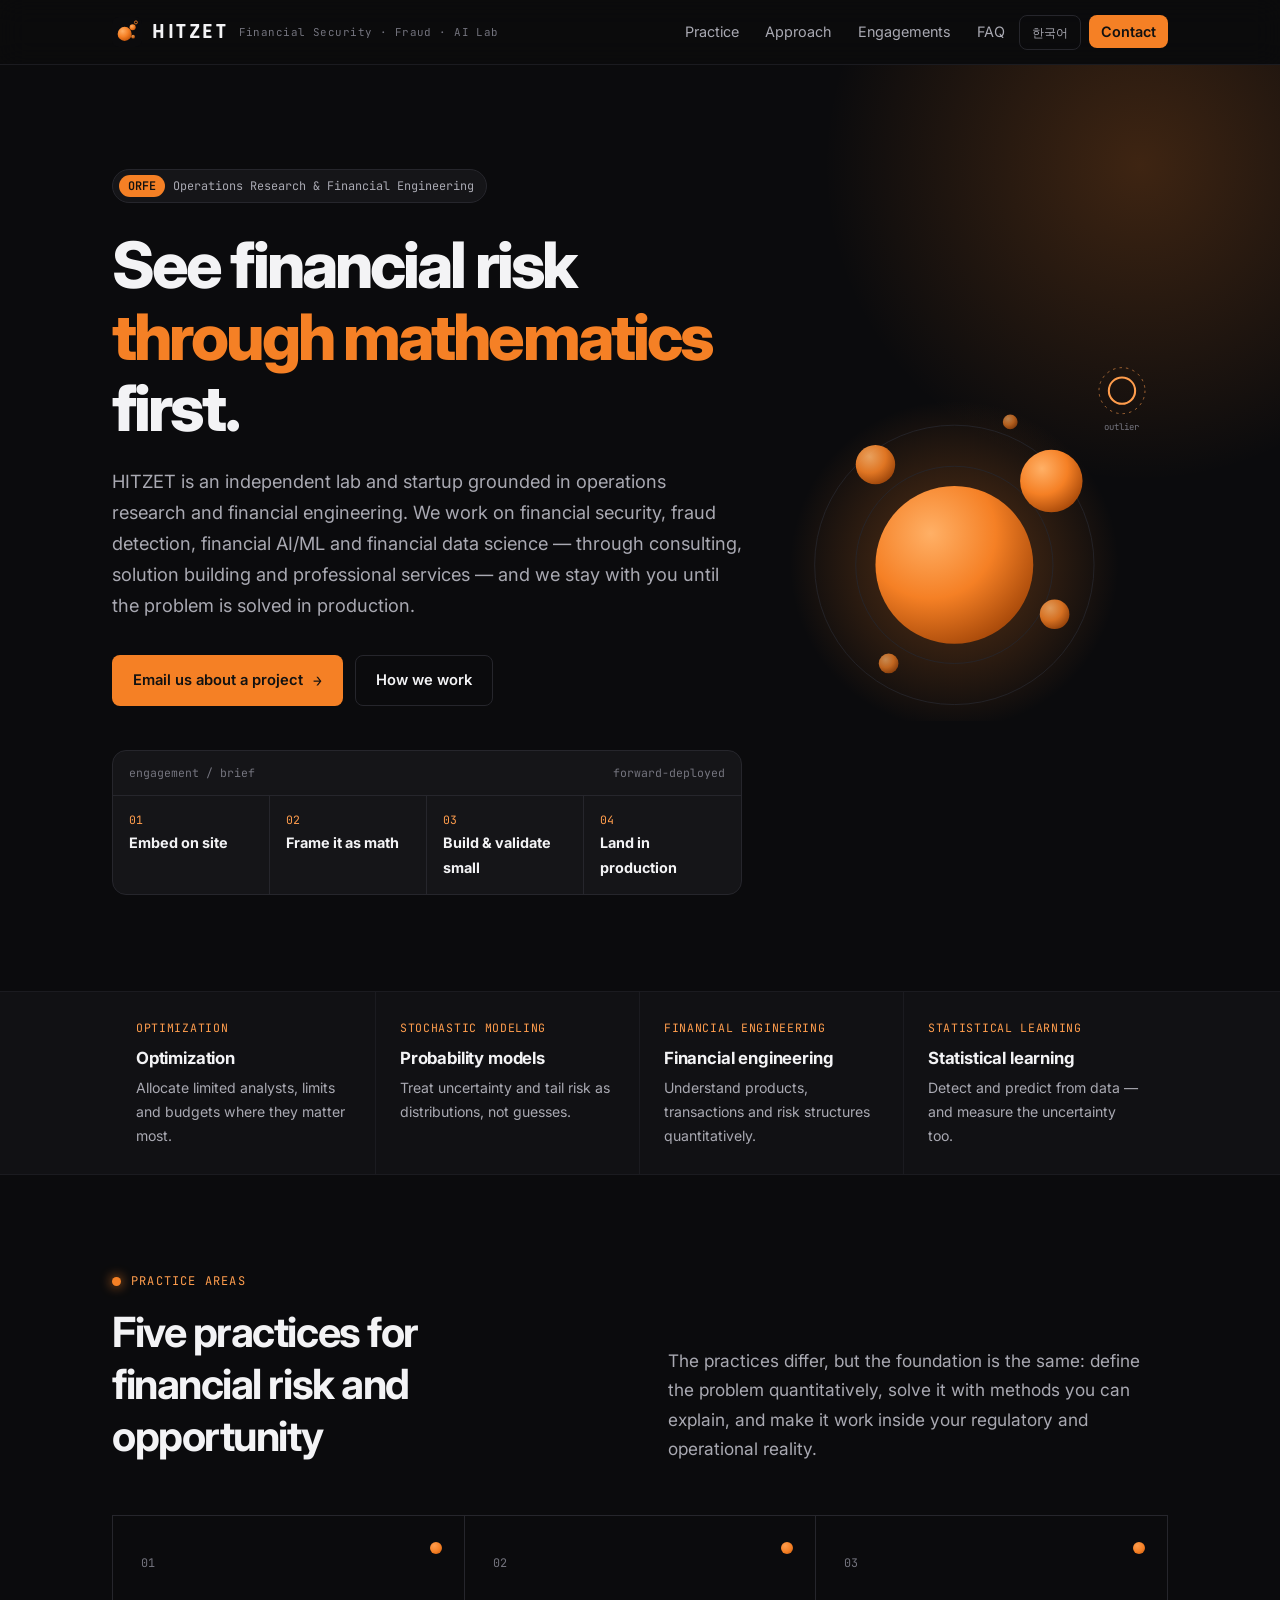
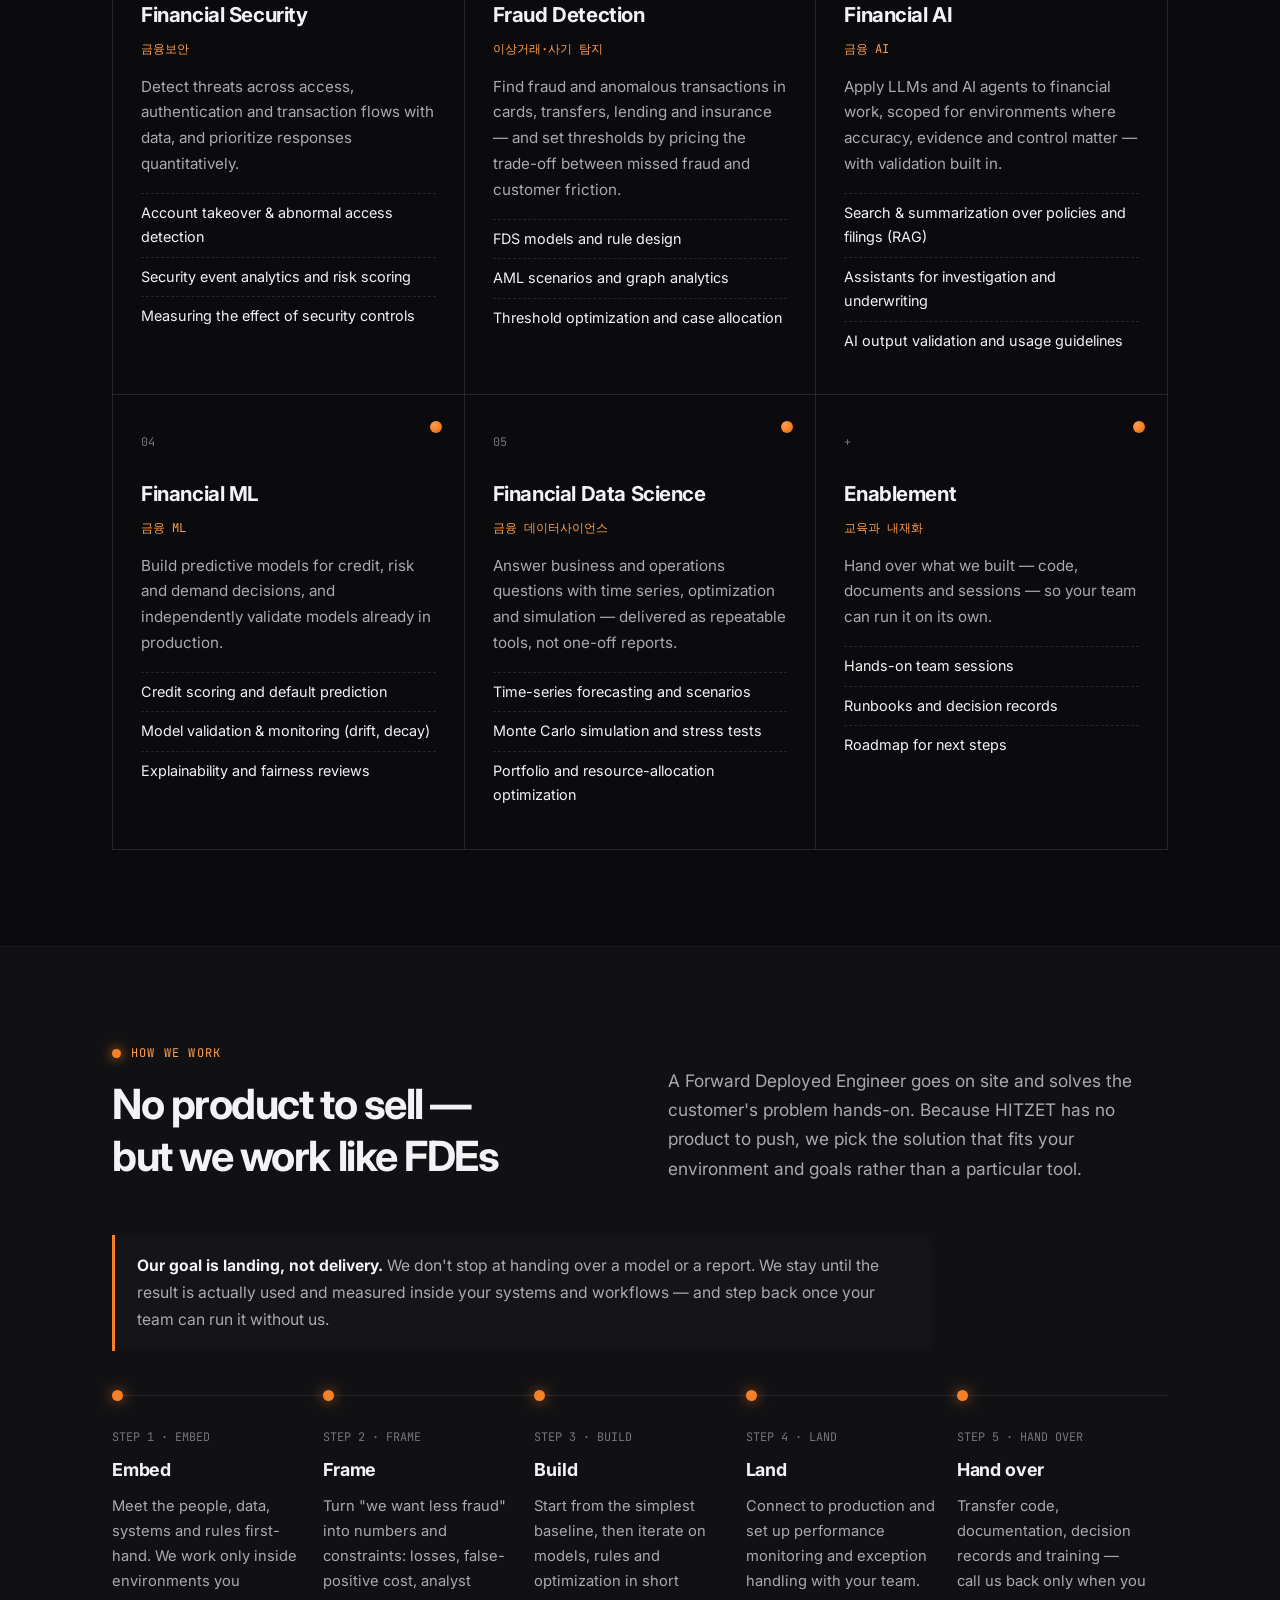
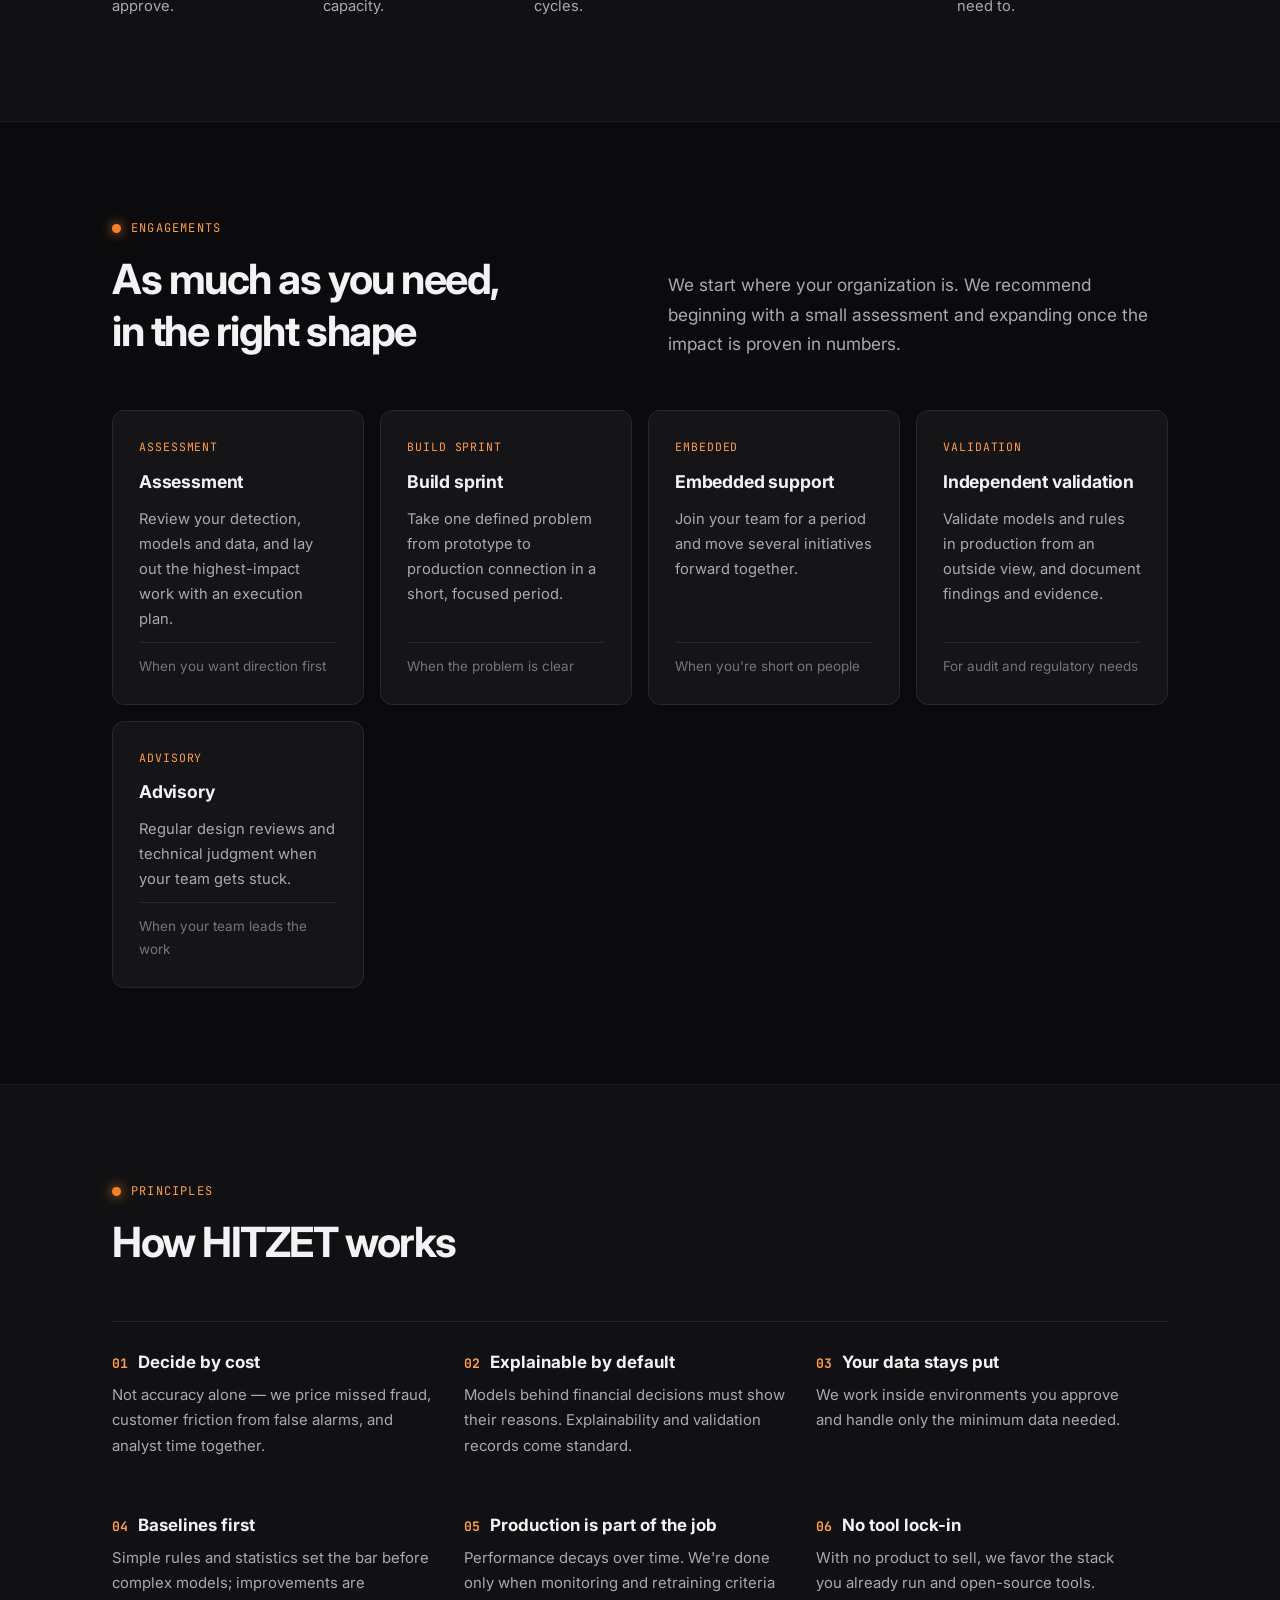
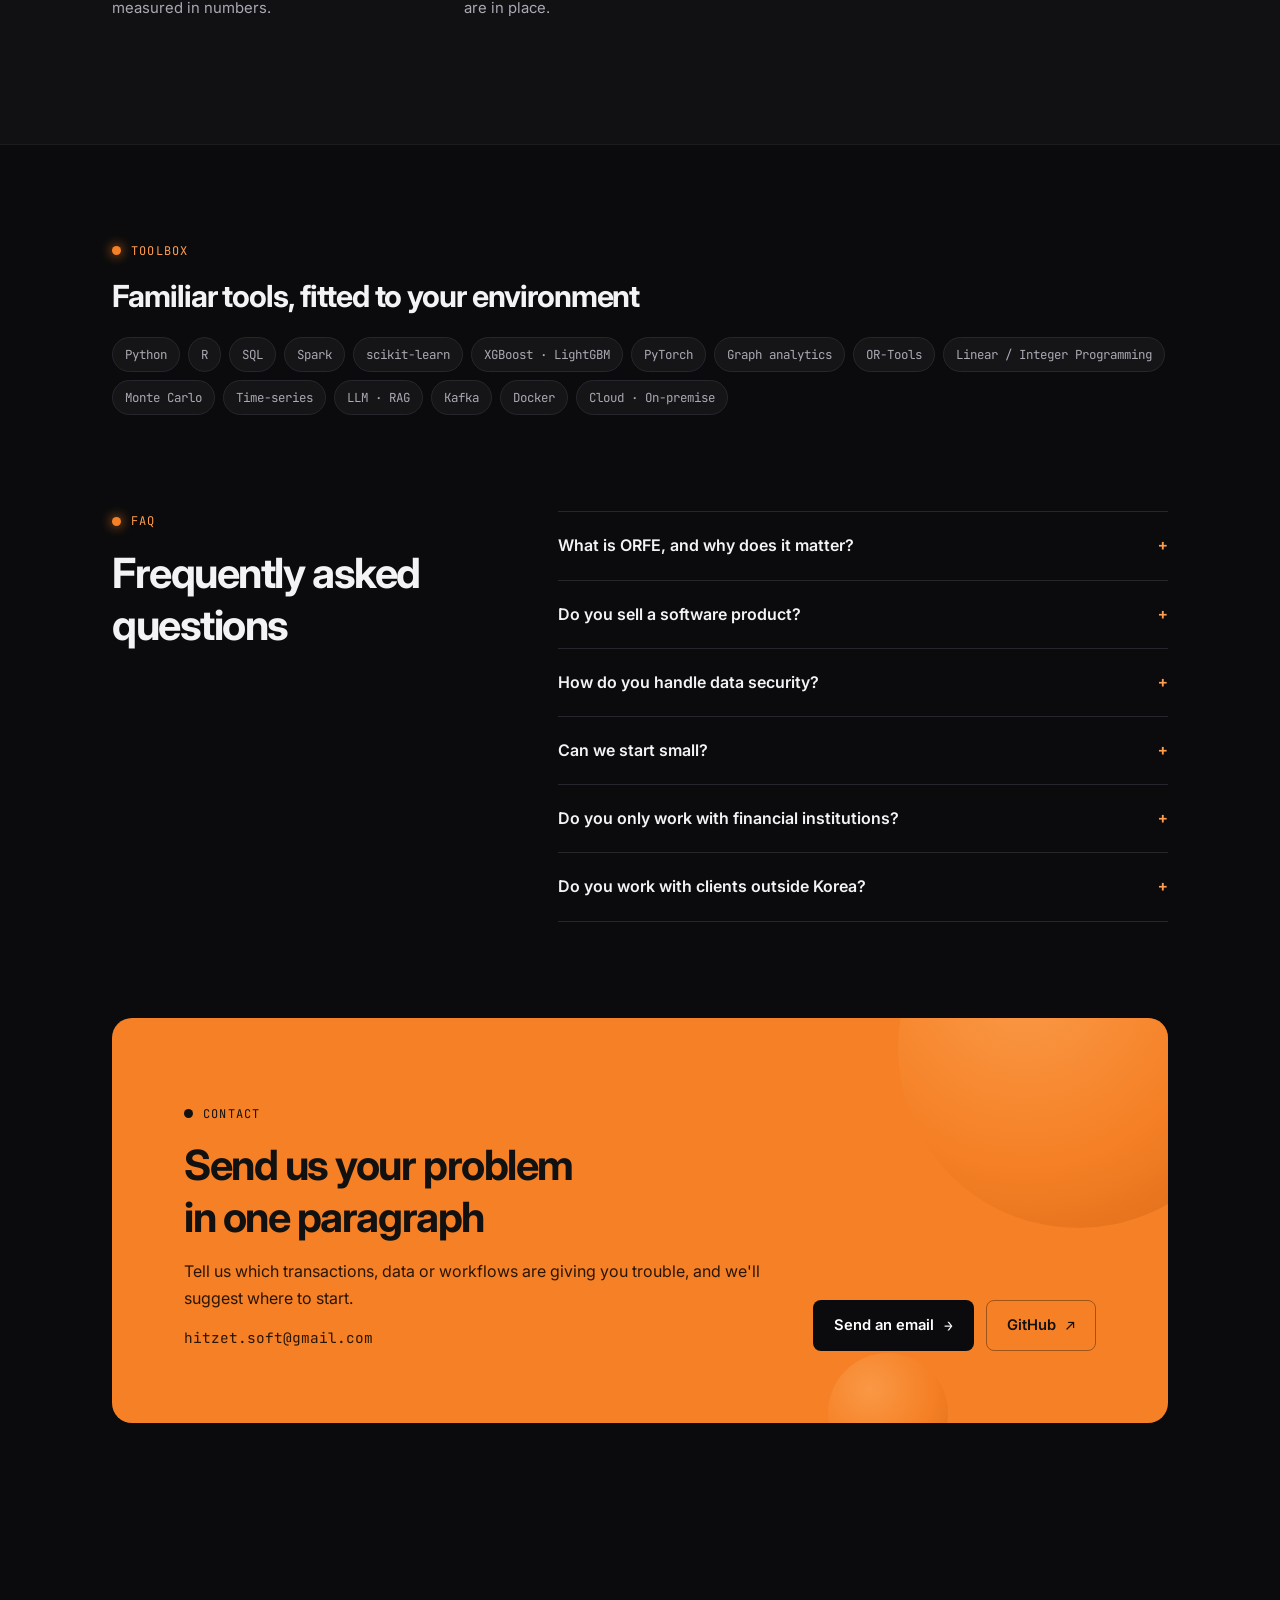
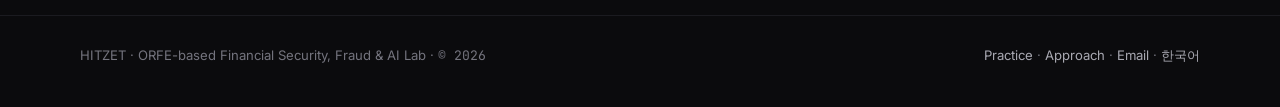
==== en/index.html @ 984482de "feat: 검은 바탕·오렌지 버블 테마로 바꾸고 영문판·이메일 문의 추가 - 공통 스타일을 assets/site.css 로 분리, 검은 바탕 + 오렌지 포인트 테마 - 오렌지 버블" ====
<!DOCTYPE html>
<html lang="en">
<head>
  <meta charset="UTF-8">
  <meta name="viewport" content="width=device-width, initial-scale=1.0">
  <title>HITZET — Financial Security · Fraud · Financial AI Lab</title>
  <meta name="description" content="HITZET is an ORFE-based lab and startup offering consulting, solutions and professional services in financial security, fraud detection, financial AI/ML and financial data science.">
  <meta property="og:type" content="website">
  <meta property="og:site_name" content="HITZET">
  <meta property="og:title" content="HITZET — Financial Security · Fraud · Financial AI Lab">
  <meta property="og:description" content="We see financial risk through mathematics first — and stay with you from problem framing to production landing.">
  <meta property="og:url" content="https://hitzet.com/en/">
  <meta property="og:locale" content="en_US">
  <link rel="canonical" href="https://hitzet.com/en/">
  <link rel="alternate" hreflang="ko" href="https://hitzet.com/">
  <link rel="alternate" hreflang="en" href="https://hitzet.com/en/">
  <meta name="theme-color" content="#0b0b0d">
  <link rel="icon" href="/assets/mark.svg" type="image/svg+xml">
  <link rel="preconnect" href="https://fonts.googleapis.com">
  <link rel="preconnect" href="https://fonts.gstatic.com" crossorigin>
  <link href="https://fonts.googleapis.com/css2?family=Inter:wght@300;400;500;600;700;800&family=JetBrains+Mono:wght@400;500&family=Rajdhani:wght@600;700&display=swap" rel="stylesheet">
  <link rel="stylesheet" href="/assets/site.css">
  <!-- 영어판: 한국어판(/)과 같은 구성·같은 스타일. 단어 단위 줄바꿈이 자연스럽도록 keep-all 을 끈다 -->
  <style>body { word-break: normal; }</style>
</head>
<body>

<!-- ── Header ── -->
<header>
  <div class="wrap bar">
    <a class="logo" href="/en/" aria-label="HITZET home">
      <img src="/assets/mark.svg" alt="" width="30" height="30">
      <span class="logo-text">HITZET</span>
      <span class="logo-sub">Financial Security · Fraud · AI Lab</span>
    </a>
    <nav aria-label="Main menu">
      <ul>
        <li class="sec"><a href="#practice">Practice</a></li>
        <li class="sec"><a href="#approach">Approach</a></li>
        <li class="sec"><a href="#engagements">Engagements</a></li>
        <li class="sec"><a href="#faq">FAQ</a></li>
        <li><a class="lang" href="/" hreflang="ko" lang="ko">한국어</a></li>
        <li><a class="nav-cta" href="#contact">Contact</a></li>
      </ul>
    </nav>
  </div>
</header>

<main>

<!-- ── Hero ── -->
<section class="hero">
  <div class="hero-glow" aria-hidden="true"></div>
  <div class="wrap hero-grid">
    <div>
      <span class="badge"><b>ORFE</b> Operations Research &amp; Financial Engineering</span>
      <h1>See financial risk<br><em>through mathematics</em> first.</h1>
      <p class="lead">HITZET is an independent lab and startup grounded in operations research and financial engineering. We work on financial security, fraud detection, financial AI/ML and financial data science — through consulting, solution building and professional services — and we stay with you until the problem is solved in production.</p>
      <div class="cta-row">
        <a class="btn btn-orange" href="mailto:hitzet.soft@gmail.com?subject=%5BHITZET%5D%20Project%20inquiry">Email us about a project <span class="arr">→</span></a>
        <a class="btn btn-line" href="#approach">How we work</a>
      </div>
      <!-- How an engagement runs -->
      <div class="brief" aria-label="How an engagement runs">
        <div class="brief-top"><span>engagement / brief</span><span>forward-deployed</span></div>
        <ol>
          <li><span class="n">01</span><b>Embed on site</b></li>
          <li><span class="n">02</span><b>Frame it as math</b></li>
          <li><span class="n">03</span><b>Build &amp; validate small</b></li>
          <li><span class="n">04</span><b>Land in production</b></li>
        </ol>
      </div>
    </div>

    <!-- Orange bubbles: a distribution and one outlier drifting away (original illustration) -->
    <svg class="bubbles" viewBox="0 0 460 460" role="img" aria-label="Orange bubbles illustration: one outlier drifting away from the cluster">
      <defs>
        <radialGradient id="ob" cx="35%" cy="30%" r="75%">
          <stop offset="0" stop-color="#ffb066"/><stop offset=".55" stop-color="#f58025"/><stop offset="1" stop-color="#a94a0a"/>
        </radialGradient>
        <radialGradient id="glow" cx="50%" cy="50%" r="50%">
          <stop offset="0" stop-color="#f58025" stop-opacity=".35"/><stop offset="1" stop-color="#f58025" stop-opacity="0"/>
        </radialGradient>
      </defs>
      <circle cx="200" cy="270" r="200" fill="url(#glow)"/>
      <g fill="none" stroke="#26262c">
        <circle cx="200" cy="270" r="170"/><circle cx="200" cy="270" r="120"/><circle cx="200" cy="270" r="70"/>
      </g>
      <circle class="rise" cx="200" cy="270" r="96" fill="url(#ob)"/>
      <circle class="rise d2" cx="318" cy="168" r="38" fill="url(#ob)"/>
      <circle class="rise d3" cx="104" cy="148" r="24" fill="url(#ob)" opacity=".9"/>
      <circle class="rise d2" cx="322" cy="330" r="18" fill="url(#ob)" opacity=".85"/>
      <circle class="rise" cx="120" cy="390" r="12" fill="url(#ob)" opacity=".75"/>
      <circle class="rise d3" cx="268" cy="96" r="9" fill="url(#ob)" opacity=".7"/>
      <circle cx="404" cy="58" r="16" fill="none" stroke="#ff9d4d" stroke-width="2.5"/>
      <circle cx="404" cy="58" r="28" fill="none" stroke="#ff9d4d" stroke-width="1" stroke-dasharray="3 5" opacity=".7"/>
      <text x="404" y="106" fill="#74747e" font-family="JetBrains Mono, monospace" font-size="11" text-anchor="middle">outlier</text>
    </svg>
  </div>
</section>

<!-- ── ORFE band ── -->
<div class="band">
  <div class="wrap orfe-grid">
    <div><small>Optimization</small><b>Optimization</b><p>Allocate limited analysts, limits and budgets where they matter most.</p></div>
    <div><small>Stochastic Modeling</small><b>Probability models</b><p>Treat uncertainty and tail risk as distributions, not guesses.</p></div>
    <div><small>Financial Engineering</small><b>Financial engineering</b><p>Understand products, transactions and risk structures quantitatively.</p></div>
    <div><small>Statistical Learning</small><b>Statistical learning</b><p>Detect and predict from data — and measure the uncertainty too.</p></div>
  </div>
</div>

<!-- ── Practice areas ── -->
<section id="practice" class="fade">
  <div class="wrap">
    <div class="head">
      <div>
        <p class="label">Practice areas</p>
        <h2>Five practices for<br>financial risk and opportunity</h2>
      </div>
      <p class="lead">The practices differ, but the foundation is the same: define the problem quantitatively, solve it with methods you can explain, and make it work inside your regulatory and operational reality.</p>
    </div>
    <div class="practice">
      <article class="area">
        <span class="idx">01</span>
        <h3>Financial Security</h3>
        <span class="en">금융보안</span>
        <p>Detect threats across access, authentication and transaction flows with data, and prioritize responses quantitatively.</p>
        <ul><li>Account takeover &amp; abnormal access detection</li><li>Security event analytics and risk scoring</li><li>Measuring the effect of security controls</li></ul>
      </article>
      <article class="area">
        <span class="idx">02</span>
        <h3>Fraud Detection</h3>
        <span class="en">이상거래·사기 탐지</span>
        <p>Find fraud and anomalous transactions in cards, transfers, lending and insurance — and set thresholds by pricing the trade-off between missed fraud and customer friction.</p>
        <ul><li>FDS models and rule design</li><li>AML scenarios and graph analytics</li><li>Threshold optimization and case allocation</li></ul>
      </article>
      <article class="area">
        <span class="idx">03</span>
        <h3>Financial AI</h3>
        <span class="en">금융 AI</span>
        <p>Apply LLMs and AI agents to financial work, scoped for environments where accuracy, evidence and control matter — with validation built in.</p>
        <ul><li>Search &amp; summarization over policies and filings (RAG)</li><li>Assistants for investigation and underwriting</li><li>AI output validation and usage guidelines</li></ul>
      </article>
      <article class="area">
        <span class="idx">04</span>
        <h3>Financial ML</h3>
        <span class="en">금융 ML</span>
        <p>Build predictive models for credit, risk and demand decisions, and independently validate models already in production.</p>
        <ul><li>Credit scoring and default prediction</li><li>Model validation &amp; monitoring (drift, decay)</li><li>Explainability and fairness reviews</li></ul>
      </article>
      <article class="area">
        <span class="idx">05</span>
        <h3>Financial Data Science</h3>
        <span class="en">금융 데이터사이언스</span>
        <p>Answer business and operations questions with time series, optimization and simulation — delivered as repeatable tools, not one-off reports.</p>
        <ul><li>Time-series forecasting and scenarios</li><li>Monte Carlo simulation and stress tests</li><li>Portfolio and resource-allocation optimization</li></ul>
      </article>
      <article class="area">
        <span class="idx">+</span>
        <h3>Enablement</h3>
        <span class="en">교육과 내재화</span>
        <p>Hand over what we built — code, documents and sessions — so your team can run it on its own.</p>
        <ul><li>Hands-on team sessions</li><li>Runbooks and decision records</li><li>Roadmap for next steps</li></ul>
      </article>
    </div>
  </div>
</section>

<!-- ── Approach: like an FDE ── -->
<section id="approach" class="band fade">
  <div class="wrap">
    <div class="head">
      <div>
        <p class="label">How we work</p>
        <h2>No product to sell —<br>but we work like FDEs</h2>
      </div>
      <p class="lead">A Forward Deployed Engineer goes on site and solves the customer's problem hands-on. Because HITZET has no product to push, we pick the solution that fits your environment and goals rather than a particular tool.</p>
    </div>
    <p class="fde-note"><b>Our goal is landing, not delivery.</b> We don't stop at handing over a model or a report. We stay until the result is actually used and measured inside your systems and workflows — and step back once your team can run it without us.</p>
    <div class="flow">
      <div class="step"><span class="wk">STEP 1 · EMBED</span><h3>Embed</h3><p>Meet the people, data, systems and rules first-hand. We work only inside environments you approve.</p></div>
      <div class="step"><span class="wk">STEP 2 · FRAME</span><h3>Frame</h3><p>Turn "we want less fraud" into numbers and constraints: losses, false-positive cost, analyst capacity.</p></div>
      <div class="step"><span class="wk">STEP 3 · BUILD</span><h3>Build</h3><p>Start from the simplest baseline, then iterate on models, rules and optimization in short cycles.</p></div>
      <div class="step"><span class="wk">STEP 4 · LAND</span><h3>Land</h3><p>Connect to production and set up performance monitoring and exception handling with your team.</p></div>
      <div class="step"><span class="wk">STEP 5 · HAND OVER</span><h3>Hand over</h3><p>Transfer code, documentation, decision records and training — call us back only when you need to.</p></div>
    </div>
  </div>
</section>

<!-- ── Engagements ── -->
<section id="engagements" class="fade">
  <div class="wrap">
    <div class="head">
      <div>
        <p class="label">Engagements</p>
        <h2>As much as you need,<br>in the right shape</h2>
      </div>
      <p class="lead">We start where your organization is. We recommend beginning with a small assessment and expanding once the impact is proven in numbers.</p>
    </div>
    <div class="models">
      <article class="model"><span class="tag">Assessment</span><h3>Assessment</h3><p>Review your detection, models and data, and lay out the highest-impact work with an execution plan.</p><span class="for">When you want direction first</span></article>
      <article class="model"><span class="tag">Build sprint</span><h3>Build sprint</h3><p>Take one defined problem from prototype to production connection in a short, focused period.</p><span class="for">When the problem is clear</span></article>
      <article class="model"><span class="tag">Embedded</span><h3>Embedded support</h3><p>Join your team for a period and move several initiatives forward together.</p><span class="for">When you're short on people</span></article>
      <article class="model"><span class="tag">Validation</span><h3>Independent validation</h3><p>Validate models and rules in production from an outside view, and document findings and evidence.</p><span class="for">For audit and regulatory needs</span></article>
      <article class="model"><span class="tag">Advisory</span><h3>Advisory</h3><p>Regular design reviews and technical judgment when your team gets stuck.</p><span class="for">When your team leads the work</span></article>
    </div>
  </div>
</section>

<!-- ── Principles ── -->
<section id="principles" class="band fade">
  <div class="wrap">
    <div class="head">
      <div>
        <p class="label">Principles</p>
        <h2>How HITZET works</h2>
      </div>
    </div>
    <div class="principles">
      <div class="principle"><h3><span>01</span>Decide by cost</h3><p>Not accuracy alone — we price missed fraud, customer friction from false alarms, and analyst time together.</p></div>
      <div class="principle"><h3><span>02</span>Explainable by default</h3><p>Models behind financial decisions must show their reasons. Explainability and validation records come standard.</p></div>
      <div class="principle"><h3><span>03</span>Your data stays put</h3><p>We work inside environments you approve and handle only the minimum data needed.</p></div>
      <div class="principle"><h3><span>04</span>Baselines first</h3><p>Simple rules and statistics set the bar before complex models; improvements are measured in numbers.</p></div>
      <div class="principle"><h3><span>05</span>Production is part of the job</h3><p>Performance decays over time. We're done only when monitoring and retraining criteria are in place.</p></div>
      <div class="principle"><h3><span>06</span>No tool lock-in</h3><p>With no product to sell, we favor the stack you already run and open-source tools.</p></div>
    </div>
  </div>
</section>

<!-- ── Toolbox ── -->
<section id="stack" class="fade" style="padding-bottom:0">
  <div class="wrap">
    <p class="label">Toolbox</p>
    <h2 style="font-size:clamp(1.4rem,2.6vw,1.9rem)">Familiar tools, fitted to your environment</h2>
    <div class="stack">
      <span>Python</span><span>R</span><span>SQL</span><span>Spark</span><span>scikit-learn</span><span>XGBoost · LightGBM</span><span>PyTorch</span><span>Graph analytics</span><span>OR-Tools</span><span>Linear / Integer Programming</span><span>Monte Carlo</span><span>Time-series</span><span>LLM · RAG</span><span>Kafka</span><span>Docker</span><span>Cloud · On-premise</span>
    </div>
  </div>
</section>

<!-- ── FAQ ── -->
<section id="faq" class="fade">
  <div class="wrap faq-grid">
    <div>
      <p class="label">FAQ</p>
      <h2>Frequently asked questions</h2>
    </div>
    <div class="faq">
      <details>
        <summary>What is ORFE, and why does it matter?</summary>
        <p>ORFE stands for Operations Research and Financial Engineering. Because it combines optimization, probability models and statistical learning, we can solve not only "how much fraud can we catch?" but also "with limited analysts, which cases should we look at first?" — in one coherent approach.</p>
      </details>
      <details>
        <summary>Do you sell a software product?</summary>
        <p>No. That's why we never push a particular product. We build the models, rules and tools you need on top of the systems and open-source software you already use, and ownership and operation stay with you.</p>
      </details>
      <details>
        <summary>How do you handle data security?</summary>
        <p>We work only inside environments you approve — your internal network or approved cloud. Personal data is kept to a minimum and pseudonymized, and we follow your security policies and agreements.</p>
      </details>
      <details>
        <summary>Can we start small?</summary>
        <p>Yes. We recommend a short assessment or a single build sprint first, then expanding once the impact is confirmed in numbers.</p>
      </details>
      <details>
        <summary>Do you only work with financial institutions?</summary>
        <p>No. Payments, commerce, fintech and platforms — any service where money and transactions flow — can use the same fraud detection and risk modeling methods.</p>
      </details>
      <details>
        <summary>Do you work with clients outside Korea?</summary>
        <p>Yes. We are based in Korea and work in Korean and English. Remote engagements are possible; on-site work depends on scope and location.</p>
      </details>
    </div>
  </div>
</section>

<!-- ── Contact ── -->
<section id="contact" style="padding-top:0">
  <div class="wrap">
    <div class="contact">
      <div>
        <p class="label">Contact</p>
        <h2>Send us your problem<br>in one paragraph</h2>
        <p>Tell us which transactions, data or workflows are giving you trouble, and we'll suggest where to start.</p>
        <p class="mail">hitzet.soft@gmail.com</p>
      </div>
      <div class="actions">
        <a class="btn btn-black" href="mailto:hitzet.soft@gmail.com?subject=%5BHITZET%5D%20Project%20inquiry">Send an email <span class="arr">→</span></a>
        <a class="btn btn-line" href="https://github.com/hitzet" target="_blank" rel="noopener noreferrer">GitHub <span class="arr">↗</span></a>
      </div>
    </div>
  </div>
</section>

</main>

<!-- ── Footer ── -->
<footer>
  <div class="wrap foot">
    <span>HITZET · ORFE-based Financial Security, Fraud &amp; AI Lab · <span class="mono">&copy; <span id="year">2026</span></span></span>
    <span><a href="#practice">Practice</a> · <a href="#approach">Approach</a> · <a href="mailto:hitzet.soft@gmail.com">Email</a> · <a href="/" hreflang="ko">한국어</a></span>
  </div>
</footer>

<script>
  // Keep the copyright year current
  document.getElementById('year').textContent = new Date().getFullYear();
  // Fade sections in as they enter the viewport (show immediately without IntersectionObserver)
  const fades = document.querySelectorAll('.fade');
  if ('IntersectionObserver' in window) {
    const io = new IntersectionObserver(es => es.forEach(e => { if (e.isIntersecting) { e.target.classList.add('on'); io.unobserve(e.target); } }), { threshold: .08 });
    fades.forEach(el => io.observe(el));
  } else { fades.forEach(el => el.classList.add('on')); }
</script>
</body>
</html>
---- assets/site.css ----
/* ── HITZET 공통 스타일 (한국어 index.html / 영어 en/index.html 이 함께 쓴다) ──
   검은 바탕 + 오렌지 포인트. 오렌지 버블(원) 모티프로 "분포와 이상치"를 표현한다.
   숫자·라벨은 고정폭(mono)으로 써서 계량·엔지니어링 느낌을 준다. */
*, *::before, *::after { margin: 0; padding: 0; box-sizing: border-box; }

:root {
  --bg: #0b0b0d;
  --bg-2: #111114;
  --surface: #151518;
  --line: #26262c;
  --line-soft: #1b1b20;
  --text: #f3f3f5;
  --text-2: #a9a9b2;
  --text-3: #74747e;
  --orange: #f58025;        /* 브랜드 오렌지 */
  --orange-hi: #ff9d4d;     /* 밝은 오렌지 (어두운 바탕 위 글자) */
  --orange-deep: #c2560c;
  --max: 1120px;
  --font: "Inter", "Pretendard Variable", Pretendard, -apple-system, BlinkMacSystemFont, "Apple SD Gothic Neo", "Malgun Gothic", sans-serif;
  --mono: "JetBrains Mono", ui-monospace, Consolas, monospace;
  color-scheme: dark;
}

html { scroll-behavior: smooth; -webkit-text-size-adjust: 100%; }
body { font-family: var(--font); background: var(--bg); color: var(--text); line-height: 1.7; word-break: keep-all; overflow-wrap: anywhere; }
a { color: inherit; }
::selection { background: var(--orange); color: #111; }
.wrap { max-width: var(--max); margin: 0 auto; padding: 0 24px; }
@media (min-width: 768px) { .wrap { padding: 0 32px; } }

/* ── 헤더 ── */
header { position: sticky; top: 0; z-index: 10; background: rgba(11,11,13,.82); backdrop-filter: blur(14px) saturate(1.4); border-bottom: 1px solid var(--line-soft); }
.bar { display: flex; align-items: center; justify-content: space-between; gap: 16px; min-height: 64px; flex-wrap: wrap; }
.logo { display: flex; align-items: center; gap: 10px; text-decoration: none; }
.logo img { width: 30px; height: 30px; }
.logo-text { font-family: "Rajdhani", sans-serif; font-weight: 700; font-size: 1.35rem; letter-spacing: .12em; }
.logo-sub { font-family: var(--mono); font-size: .68rem; color: var(--text-3); letter-spacing: .04em; display: none; }
@media (min-width: 980px) { .logo-sub { display: inline; } }
nav ul { display: flex; gap: 2px; list-style: none; flex-wrap: wrap; align-items: center; }
nav a { text-decoration: none; font-size: .9rem; color: var(--text-2); padding: 8px 12px; border-radius: 8px; }
nav a:hover { color: var(--text); background: var(--surface); }
nav .lang { font-family: var(--mono); font-size: .78rem; border: 1px solid var(--line); }
nav .nav-cta { color: #111; background: var(--orange); margin-left: 6px; font-weight: 600; }
nav .nav-cta:hover { color: #111; background: var(--orange-hi); }
/* 좁은 화면: 언어 전환과 문의만 남긴다 */
@media (max-width: 760px) { nav li.sec { display: none; } }

/* ── 공통 섹션 ── */
section { padding: 96px 0; position: relative; }
@media (max-width: 640px) { section { padding: 68px 0; } }
.label { font-family: var(--mono); font-size: .75rem; letter-spacing: .1em; text-transform: uppercase; color: var(--orange-hi); margin-bottom: 16px; display: flex; align-items: center; gap: 10px; }
.label::before { content: ""; width: 9px; height: 9px; border-radius: 50%; background: var(--orange); box-shadow: 0 0 12px var(--orange); }
h2 { font-size: clamp(1.8rem, 3.6vw, 2.6rem); line-height: 1.25; letter-spacing: -.035em; font-weight: 700; }
.lead { color: var(--text-2); font-size: 1.08rem; max-width: 62ch; margin-top: 16px; }
.head { display: grid; gap: 0 56px; grid-template-columns: minmax(0, 1fr); margin-bottom: 52px; }
@media (min-width: 960px) { .head { grid-template-columns: minmax(0, 1fr) minmax(0, 1fr); align-items: end; } .head .lead { margin-top: 0; } }
.head > * { min-width: 0; }
.band { background: var(--bg-2); border-top: 1px solid var(--line-soft); border-bottom: 1px solid var(--line-soft); }

/* ── 히어로 ── */
.hero { padding: 104px 0 96px; overflow: hidden; }
/* 오렌지 버블 그림 (오른쪽) */
.bubbles { width: 100%; max-width: 460px; justify-self: end; }
@media (max-width: 999px) { .bubbles { justify-self: start; max-width: 340px; } }
.bubbles .rise { animation: rise 9s ease-in-out infinite alternate; transform-origin: center; transform-box: fill-box; }
.bubbles .rise.d2 { animation-duration: 11s; animation-delay: -3s; }
.bubbles .rise.d3 { animation-duration: 13s; animation-delay: -6s; }
@keyframes rise { from { transform: translateY(6px); } to { transform: translateY(-10px); } }
.hero-glow { position: absolute; width: 720px; height: 720px; right: -220px; top: -260px; border-radius: 50%; pointer-events: none; background: radial-gradient(circle, rgba(245,128,37,.22), transparent 62%); }
.hero-grid { position: relative; display: grid; gap: 48px; grid-template-columns: minmax(0, 1fr); align-items: center; }
@media (min-width: 1000px) { .hero-grid { grid-template-columns: minmax(0, 1.25fr) minmax(0, .75fr); } }
.hero-grid > * { min-width: 0; }
.badge { display: inline-flex; align-items: center; gap: 8px; font-family: var(--mono); font-size: .74rem; color: var(--text-2); border: 1px solid var(--line); border-radius: 999px; padding: 5px 12px 5px 6px; background: var(--surface); margin-bottom: 26px; }
.badge b { background: var(--orange); color: #111; font-weight: 600; border-radius: 999px; padding: 1px 9px; }
.hero h1 { font-size: clamp(2.4rem, 5.4vw, 4rem); line-height: 1.12; letter-spacing: -.045em; font-weight: 800; }
.hero h1 em { font-style: normal; color: var(--orange); }
.hero .lead { font-size: 1.14rem; margin-top: 22px; }
.cta-row { display: flex; flex-wrap: wrap; gap: 12px; margin-top: 34px; }
.btn { display: inline-flex; align-items: center; gap: 10px; text-decoration: none; font-weight: 600; font-size: .92rem; border-radius: 8px; padding: 12px 20px; border: 1px solid transparent; transition: background .15s, border-color .15s; }
.btn-orange { background: var(--orange); color: #111; }
.btn-orange:hover { background: var(--orange-hi); }
.btn-line { border-color: var(--line); color: var(--text); }
.btn-line:hover { border-color: var(--text-3); }
.arr { font-family: var(--mono); }

/* ── 의뢰 흐름 카드 ── */
.brief { border: 1px solid var(--line); border-radius: 14px; background: var(--surface); overflow: hidden; margin-top: 44px; max-width: 640px; }
.brief-top { display: flex; justify-content: space-between; font-family: var(--mono); font-size: .72rem; color: var(--text-3); padding: 12px 16px; border-bottom: 1px solid var(--line); }
.brief ol { list-style: none; display: grid; grid-template-columns: repeat(auto-fit, minmax(min(140px, 100%), 1fr)); }
.brief li { padding: 14px 16px; border-right: 1px solid var(--line); }
.brief li:last-child { border-right: 0; }
@media (max-width: 600px) { .brief li { border-right: 0; border-bottom: 1px dashed var(--line); } }
.brief .n { font-family: var(--mono); font-size: .72rem; color: var(--orange-hi); display: block; }
.brief b { font-size: .9rem; display: block; margin-top: 2px; }

/* ── ORFE 띠 ── */
.orfe-grid { display: grid; grid-template-columns: repeat(auto-fit, minmax(min(220px, 100%), 1fr)); }
.orfe-grid div { padding: 26px 24px; border-right: 1px solid var(--line-soft); }
.orfe-grid div:last-child { border-right: 0; }
@media (max-width: 900px) { .orfe-grid div { border-right: 0; border-bottom: 1px solid var(--line-soft); } .orfe-grid div:last-child { border-bottom: 0; } }
.orfe-grid small { display: block; font-family: var(--mono); font-size: .72rem; color: var(--orange-hi); letter-spacing: .06em; text-transform: uppercase; }
.orfe-grid b { display: block; font-size: 1.05rem; margin: 6px 0 4px; letter-spacing: -.01em; }
.orfe-grid p { font-size: .88rem; color: var(--text-2); }

/* ── 전문 분야 (격자선 카드) ── */
.practice { display: grid; grid-template-columns: repeat(auto-fit, minmax(min(320px, 100%), 1fr)); border-top: 1px solid var(--line); border-left: 1px solid var(--line); }
.area { padding: 32px 28px 34px; border-right: 1px solid var(--line); border-bottom: 1px solid var(--line); position: relative; overflow: hidden; transition: background .2s; }
.area:hover { background: var(--surface); }
/* 카드 모서리의 작은 오렌지 버블 — 마우스를 올리면 커진다 */
.area::after { content: ""; position: absolute; right: 22px; top: 26px; width: 12px; height: 12px; border-radius: 50%; background: radial-gradient(circle at 35% 30%, var(--orange-hi), var(--orange) 55%, var(--orange-deep)); transition: transform .3s ease; }
.area:hover::after { transform: scale(1.8); }
.area .idx { font-family: var(--mono); font-size: .74rem; color: var(--text-3); }
.area h3 { font-size: 1.28rem; letter-spacing: -.02em; margin: 22px 0 2px; }
.area .en { font-family: var(--mono); font-size: .76rem; color: var(--orange-hi); }
.area p { color: var(--text-2); font-size: .95rem; margin-top: 12px; }
.area ul { list-style: none; margin-top: 16px; }
.area li { font-size: .9rem; padding: 7px 0; border-top: 1px dashed var(--line); }

/* ── FDE 방식 ── */
.fde-note { border-left: 3px solid var(--orange); background: var(--surface); padding: 18px 22px; border-radius: 0 10px 10px 0; color: var(--text-2); font-size: .98rem; max-width: 820px; margin-bottom: 44px; }
.fde-note b { color: var(--text); }
.flow { display: grid; grid-template-columns: repeat(auto-fit, minmax(min(200px, 100%), 1fr)); border-top: 1px solid var(--line); }
.step { padding: 26px 22px 6px 0; position: relative; }
.step::before { content: ""; position: absolute; top: -6px; left: 0; width: 11px; height: 11px; border-radius: 50%; background: var(--orange); box-shadow: 0 0 14px rgba(245,128,37,.7); }
.step .wk { font-family: var(--mono); font-size: .74rem; color: var(--text-3); }
.step h3 { font-size: 1.12rem; margin: 6px 0 8px; letter-spacing: -.01em; }
.step p { font-size: .92rem; color: var(--text-2); }

/* ── 협업 형태 ── */
.models { display: grid; gap: 16px; grid-template-columns: repeat(auto-fit, minmax(min(250px, 100%), 1fr)); }
.model { border: 1px solid var(--line); border-radius: 12px; padding: 26px; background: var(--surface); display: flex; flex-direction: column; gap: 10px; transition: border-color .2s; }
.model:hover { border-color: var(--orange-deep); }
.model .tag { font-family: var(--mono); font-size: .72rem; color: var(--orange-hi); text-transform: uppercase; letter-spacing: .08em; }
.model h3 { font-size: 1.1rem; letter-spacing: -.01em; }
.model p { font-size: .92rem; color: var(--text-2); }
.model .for { margin-top: auto; padding-top: 12px; border-top: 1px solid var(--line); font-size: .84rem; color: var(--text-3); }

/* ── 원칙 ── */
.principles { display: grid; grid-template-columns: repeat(auto-fit, minmax(min(300px, 100%), 1fr)); border-top: 1px solid var(--line); }
.principle { padding: 26px 28px 26px 0; }
.principle h3 { font-size: 1.06rem; margin-bottom: 6px; }
.principle h3 span { font-family: var(--mono); color: var(--orange-hi); font-size: .82rem; margin-right: 10px; }
.principle p { font-size: .93rem; color: var(--text-2); }

/* ── 도구 ── */
.stack { display: flex; flex-wrap: wrap; gap: 8px; margin-top: 22px; }
.stack span { font-family: var(--mono); font-size: .78rem; color: var(--text-2); border: 1px solid var(--line); border-radius: 999px; padding: 6px 12px; background: var(--surface); }

/* ── FAQ ── */
.faq { border-top: 1px solid var(--line); }
.faq details { border-bottom: 1px solid var(--line); padding: 20px 0; }
.faq summary { cursor: pointer; font-weight: 600; list-style: none; display: flex; justify-content: space-between; gap: 16px; }
.faq summary::-webkit-details-marker { display: none; }
.faq summary::after { content: "+"; font-family: var(--mono); color: var(--orange-hi); }
.faq details[open] summary::after { content: "−"; }
.faq p { color: var(--text-2); margin-top: 10px; font-size: .96rem; max-width: 78ch; }
.faq-grid { display: grid; gap: 40px; grid-template-columns: minmax(0, 1fr); }
@media (min-width: 960px) { .faq-grid { grid-template-columns: minmax(0, .8fr) minmax(0, 1.2fr); } }
.faq-grid > * { min-width: 0; }

/* ── 문의 (오렌지 패널 + 버블) ── */
.contact { position: relative; overflow: hidden; background: var(--orange); color: #111; border-radius: 20px; padding: clamp(36px, 6vw, 72px); display: grid; gap: 28px; grid-template-columns: minmax(0, 1fr); align-items: end; }
@media (min-width: 900px) { .contact { grid-template-columns: minmax(0, 1fr) auto; } }
.contact > * { min-width: 0; position: relative; }
.contact::before, .contact::after { content: ""; position: absolute; border-radius: 50%; pointer-events: none; }
.contact::before { width: 360px; height: 360px; right: -90px; top: -150px; background: radial-gradient(circle at 35% 30%, #ffb066, #f58025 55%, #c2560c); opacity: .55; }
.contact::after { width: 120px; height: 120px; right: 220px; bottom: -50px; background: radial-gradient(circle at 35% 30%, #ffb066, #f58025 55%, #c2560c); opacity: .5; }
.contact .label { color: #111; }
.contact .label::before { background: #111; box-shadow: none; }
.contact p { color: #2a1505; margin-top: 14px; max-width: 58ch; }
.contact .actions { display: flex; flex-wrap: wrap; gap: 12px; }
.btn-black { background: #0b0b0d; color: #fff; }
.btn-black:hover { background: #2a2a30; }
.contact .btn-line { border-color: rgba(0,0,0,.35); color: #111; }
.mail { font-family: var(--mono); font-size: .9rem; margin-top: 10px; color: #2a1505; }

/* ── 푸터 ── */
footer { border-top: 1px solid var(--line-soft); margin-top: 96px; }
.foot { display: flex; flex-wrap: wrap; justify-content: space-between; gap: 16px; padding: 28px 0 40px; font-size: .82rem; color: var(--text-3); }
.foot a { text-decoration: none; color: var(--text-2); }
.foot a:hover { color: var(--orange-hi); }
.mono { font-family: var(--mono); }

/* 스크롤하면 부드럽게 나타나기 (움직임 줄이기 설정이면 끔) */
.fade { opacity: 0; transform: translateY(16px); transition: opacity .6s ease, transform .6s ease; }
.fade.on { opacity: 1; transform: none; }
@media (prefers-reduced-motion: reduce) {
  .fade { opacity: 1; transform: none; transition: none; }
  .bubbles .rise { animation: none; }
  html { scroll-behavior: auto; }
}
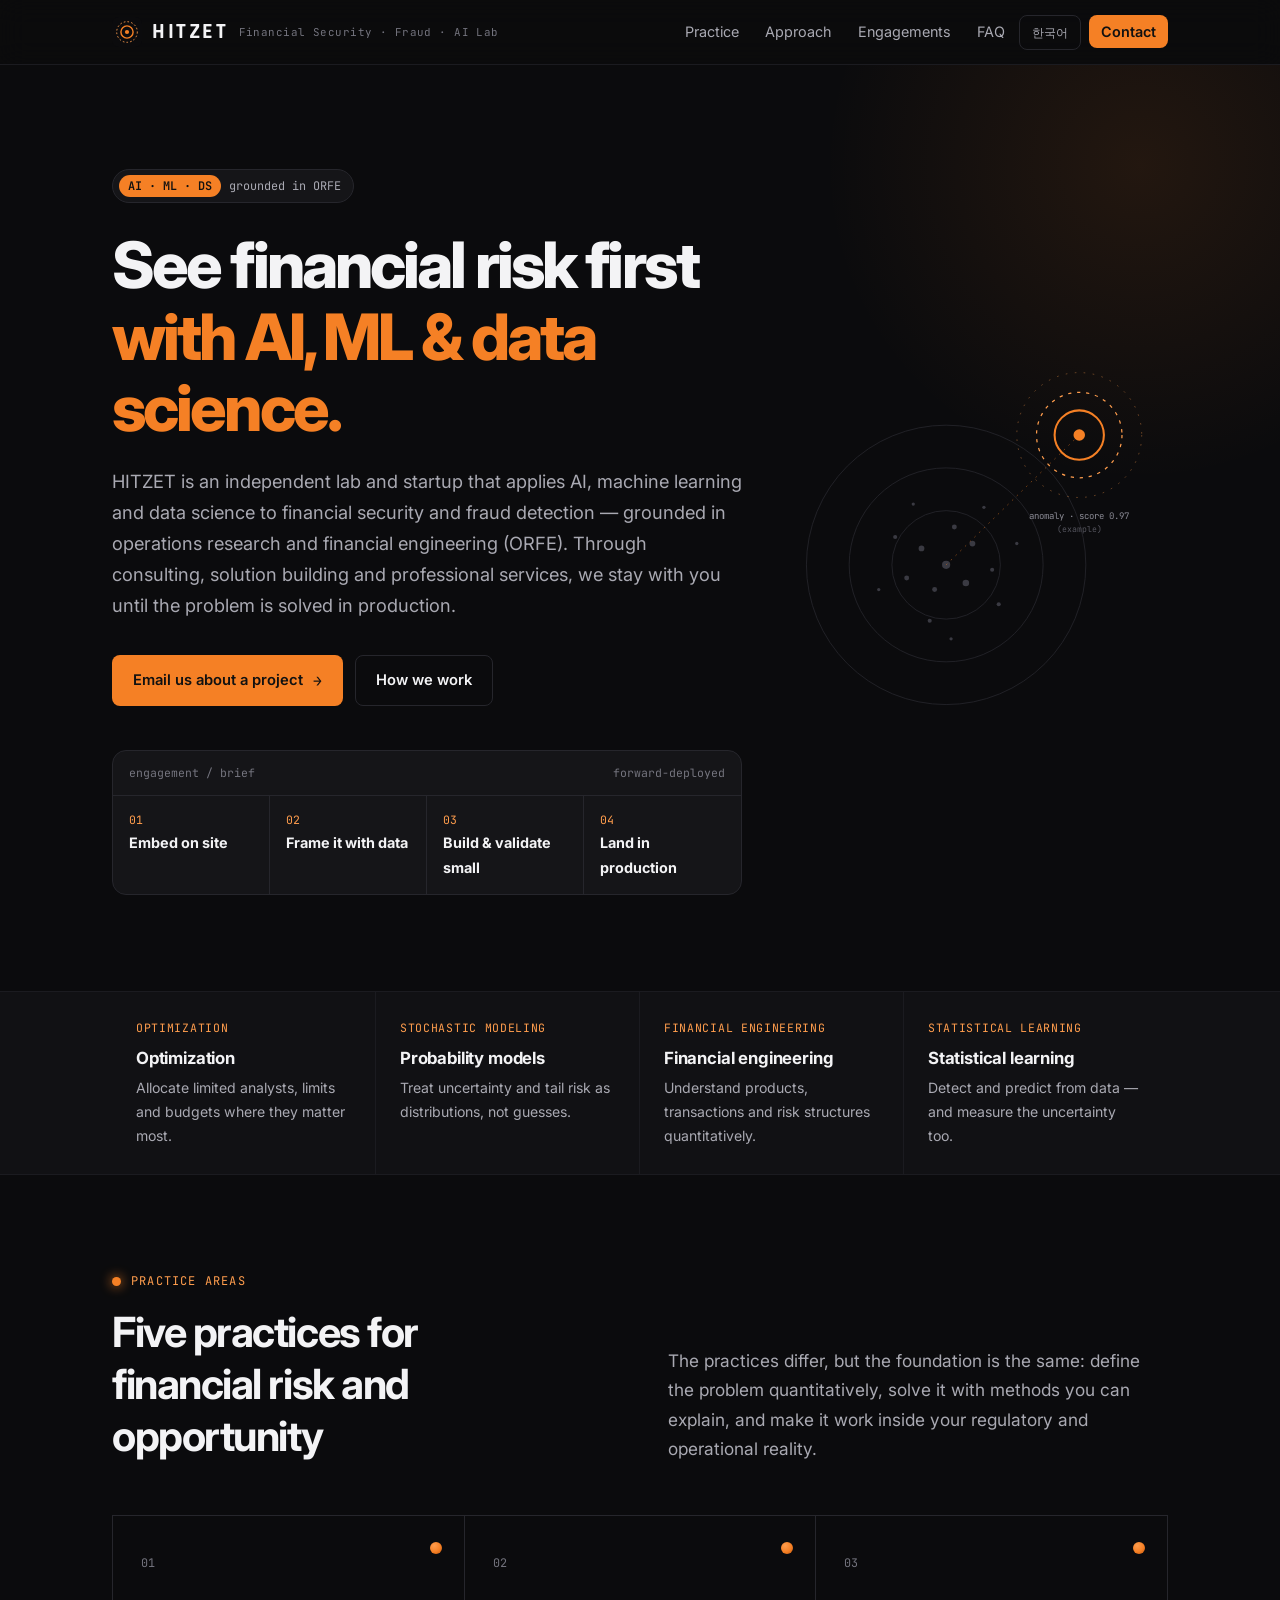
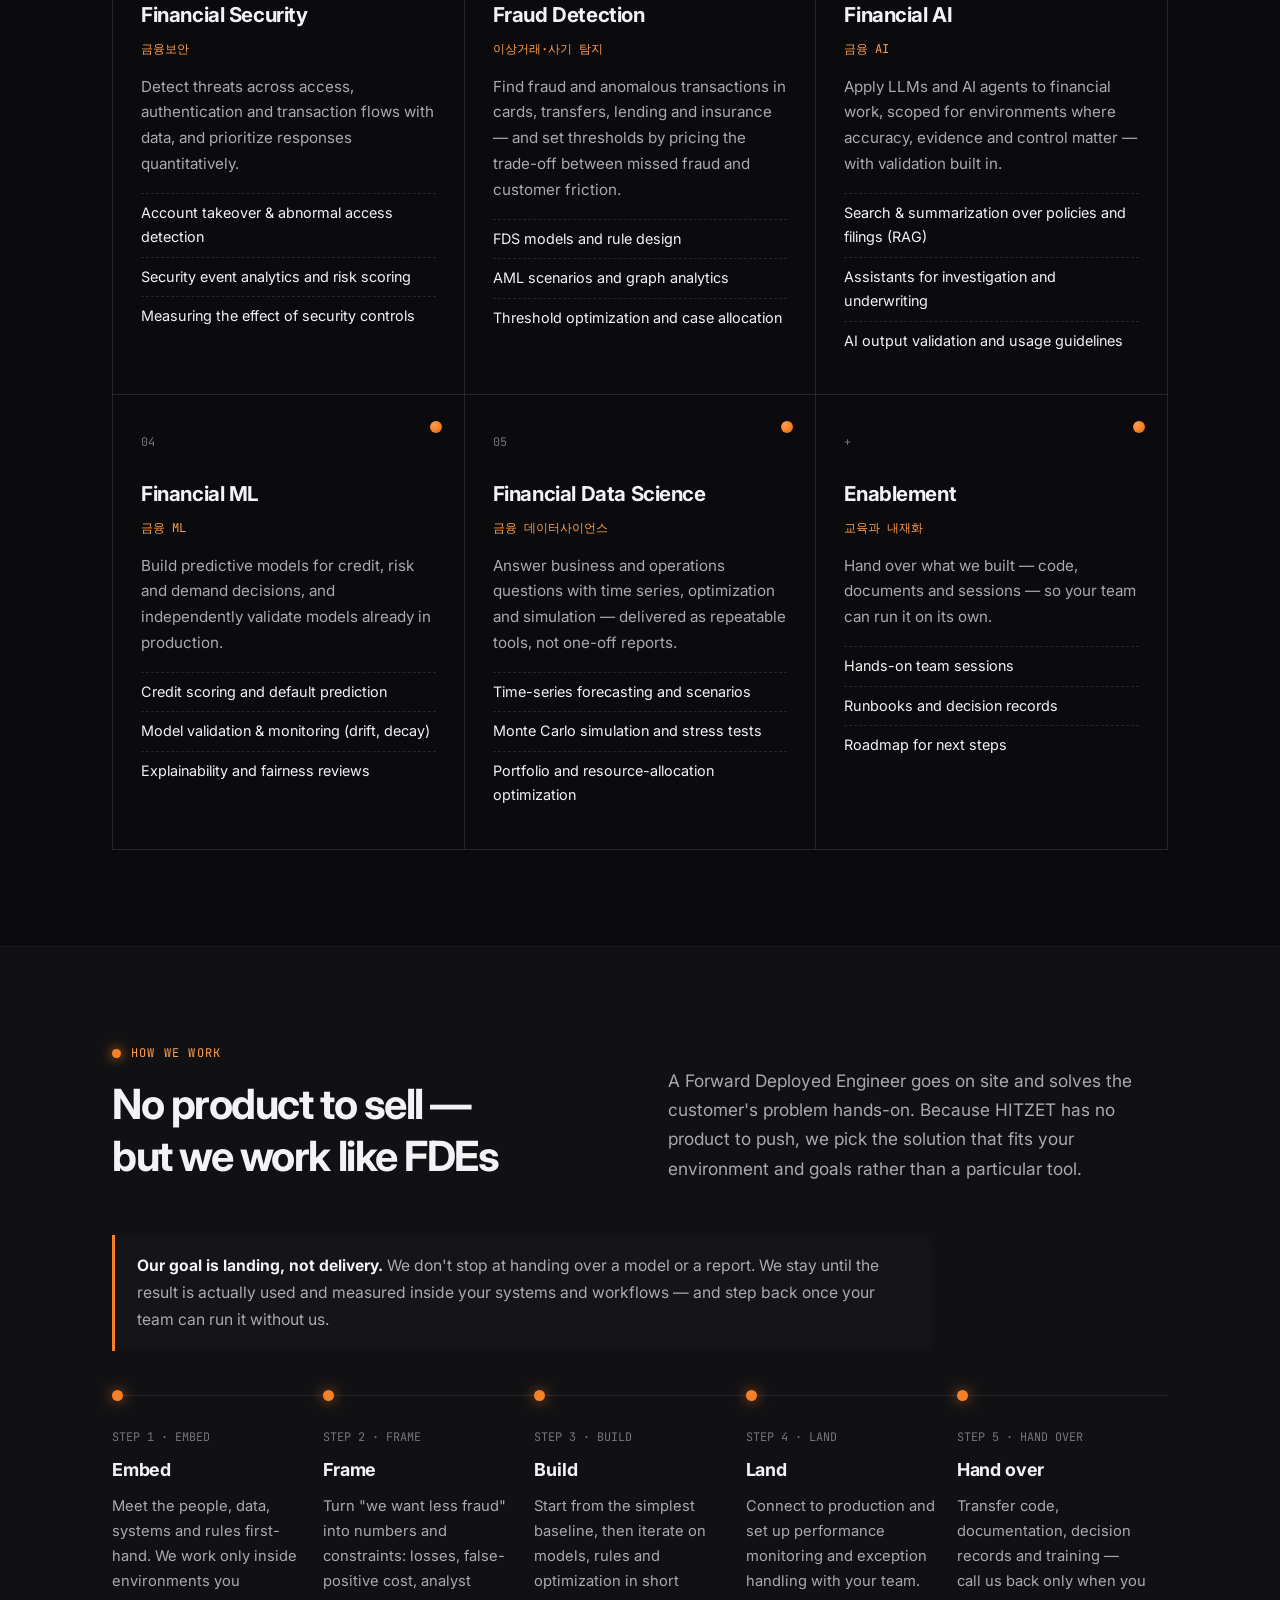
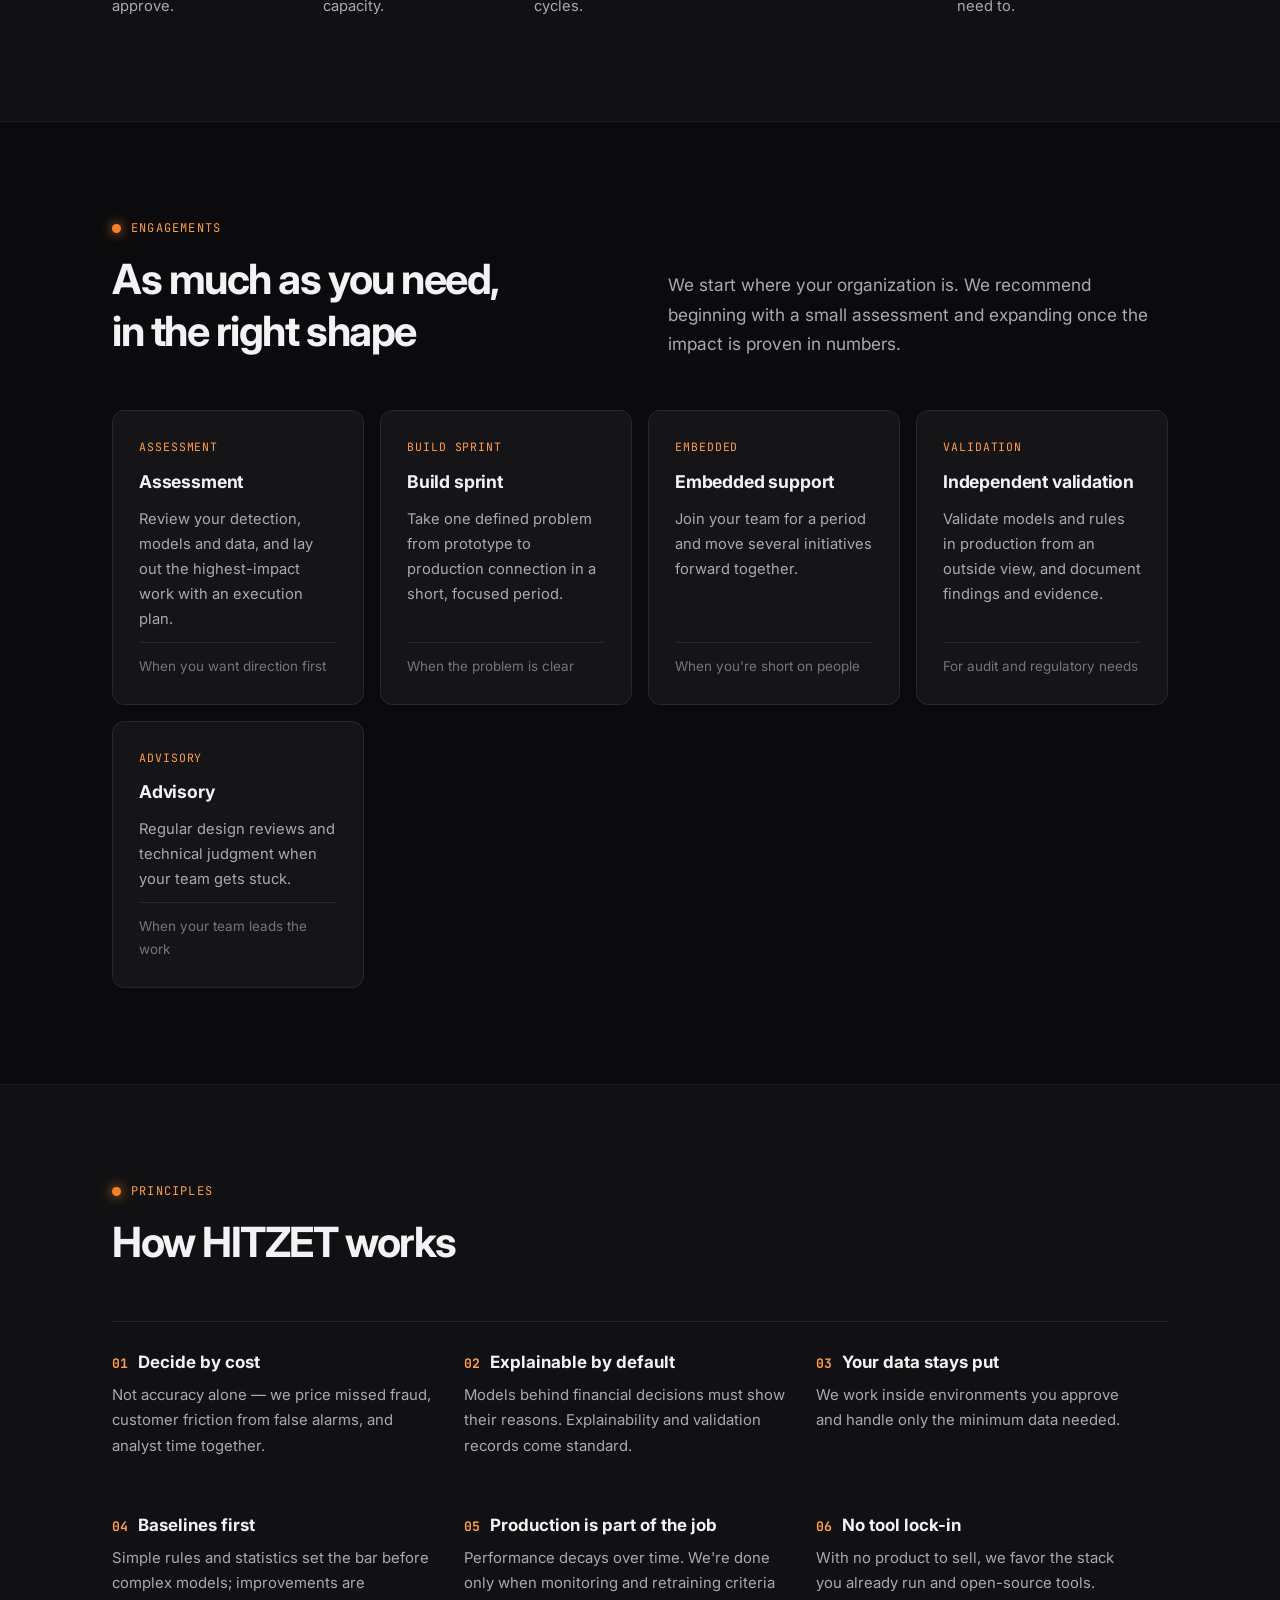
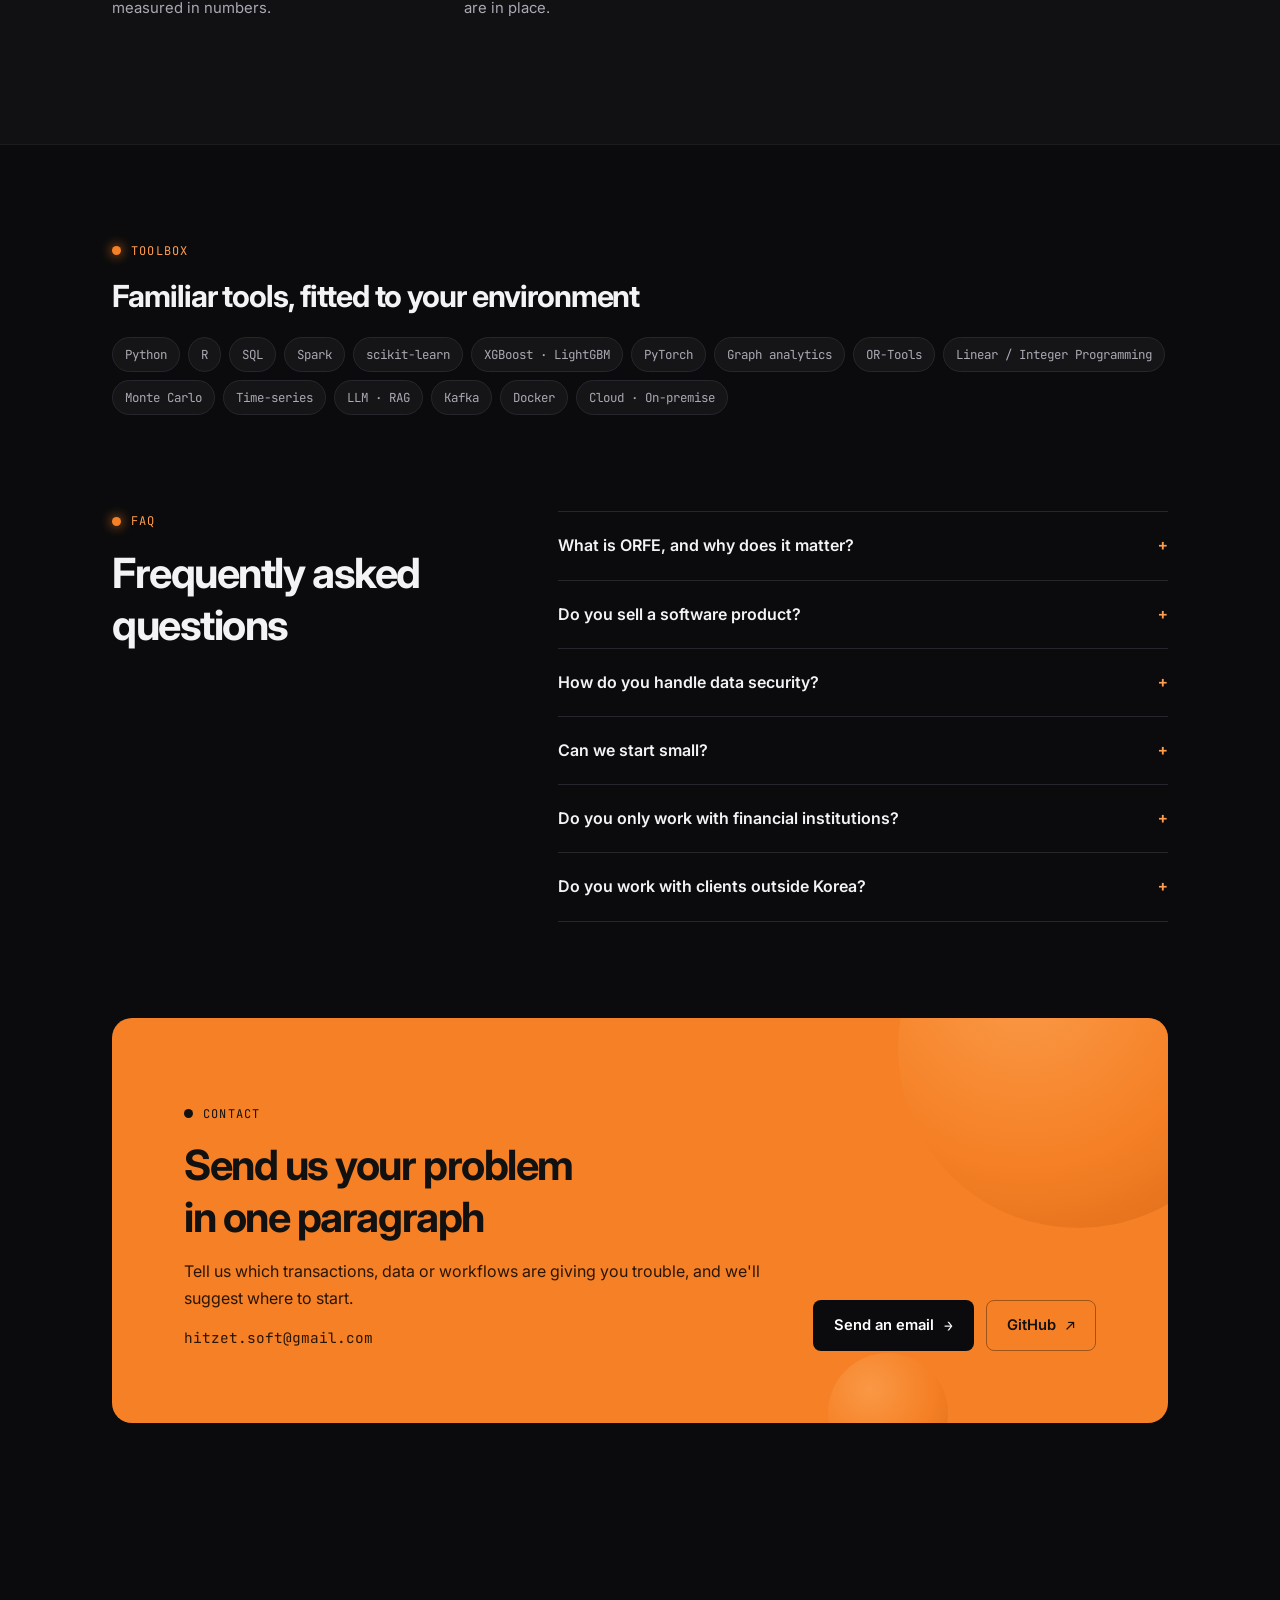
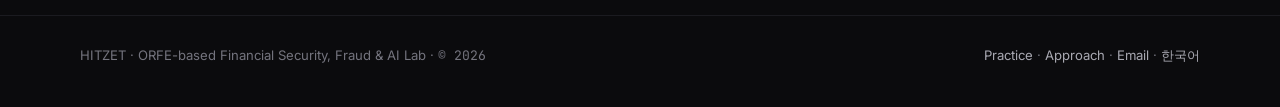
==== commit 2a058e1b: "style: 큰 오렌지 버블을 빼고 오렌지 실선·점선 링으로 정리, 제목을 AI·ML·DS 중심으로 - 히어로 그림을 회색 데이터 분포 + 이상치를 짚는 오렌지 실선 원과 도는 점" ====
--- a/en/index.html
+++ b/en/index.html
@@ -8,7 +8,7 @@
   <meta property="og:type" content="website">
   <meta property="og:site_name" content="HITZET">
   <meta property="og:title" content="HITZET — Financial Security · Fraud · Financial AI Lab">
-  <meta property="og:description" content="We see financial risk through mathematics first — and stay with you from problem framing to production landing.">
+  <meta property="og:description" content="We see financial risk first with AI, ML and data science — and stay with you from problem framing to production landing.">
   <meta property="og:url" content="https://hitzet.com/en/">
   <meta property="og:locale" content="en_US">
   <link rel="canonical" href="https://hitzet.com/en/">
@@ -53,9 +53,9 @@
   <div class="hero-glow" aria-hidden="true"></div>
   <div class="wrap hero-grid">
     <div>
-      <span class="badge"><b>ORFE</b> Operations Research &amp; Financial Engineering</span>
-      <h1>See financial risk<br><em>through mathematics</em> first.</h1>
-      <p class="lead">HITZET is an independent lab and startup grounded in operations research and financial engineering. We work on financial security, fraud detection, financial AI/ML and financial data science — through consulting, solution building and professional services — and we stay with you until the problem is solved in production.</p>
+      <span class="badge"><b>AI · ML · DS</b> grounded in ORFE</span>
+      <h1>See financial risk first<br><em>with AI, ML &amp; data science.</em></h1>
+      <p class="lead">HITZET is an independent lab and startup that applies AI, machine learning and data science to financial security and fraud detection — grounded in operations research and financial engineering (ORFE). Through consulting, solution building and professional services, we stay with you until the problem is solved in production.</p>
       <div class="cta-row">
         <a class="btn btn-orange" href="mailto:hitzet.soft@gmail.com?subject=%5BHITZET%5D%20Project%20inquiry">Email us about a project <span class="arr">→</span></a>
         <a class="btn btn-line" href="#approach">How we work</a>
@@ -65,36 +65,34 @@
         <div class="brief-top"><span>engagement / brief</span><span>forward-deployed</span></div>
         <ol>
           <li><span class="n">01</span><b>Embed on site</b></li>
-          <li><span class="n">02</span><b>Frame it as math</b></li>
+          <li><span class="n">02</span><b>Frame it with data</b></li>
           <li><span class="n">03</span><b>Build &amp; validate small</b></li>
           <li><span class="n">04</span><b>Land in production</b></li>
         </ol>
       </div>
     </div>
 
-    <!-- Orange bubbles: a distribution and one outlier drifting away (original illustration) -->
-    <svg class="bubbles" viewBox="0 0 460 460" role="img" aria-label="Orange bubbles illustration: one outlier drifting away from the cluster">
-      <defs>
-        <radialGradient id="ob" cx="35%" cy="30%" r="75%">
-          <stop offset="0" stop-color="#ffb066"/><stop offset=".55" stop-color="#f58025"/><stop offset="1" stop-color="#a94a0a"/>
-        </radialGradient>
-        <radialGradient id="glow" cx="50%" cy="50%" r="50%">
-          <stop offset="0" stop-color="#f58025" stop-opacity=".35"/><stop offset="1" stop-color="#f58025" stop-opacity="0"/>
-        </radialGradient>
-      </defs>
-      <circle cx="200" cy="270" r="200" fill="url(#glow)"/>
+    <!-- Orange rings: marking the outlier outside the data distribution -->
+    <svg class="bubbles" viewBox="0 0 460 460" role="img" aria-label="Anomaly detection illustration: an orange ring marks the one point outside the grey data distribution">
+      <!-- 데이터 점(회색)들의 분포 위에서, 무리 밖으로 벗어난 하나를 오렌지 선으로 짚어 낸다 — 독자 일러스트 -->
       <g fill="none" stroke="#26262c">
-        <circle cx="200" cy="270" r="170"/><circle cx="200" cy="270" r="120"/><circle cx="200" cy="270" r="70"/>
+        <circle cx="190" cy="270" r="170"/><circle cx="190" cy="270" r="118"/><circle cx="190" cy="270" r="66"/>
       </g>
-      <circle class="rise" cx="200" cy="270" r="96" fill="url(#ob)"/>
-      <circle class="rise d2" cx="318" cy="168" r="38" fill="url(#ob)"/>
-      <circle class="rise d3" cx="104" cy="148" r="24" fill="url(#ob)" opacity=".9"/>
-      <circle class="rise d2" cx="322" cy="330" r="18" fill="url(#ob)" opacity=".85"/>
-      <circle class="rise" cx="120" cy="390" r="12" fill="url(#ob)" opacity=".75"/>
-      <circle class="rise d3" cx="268" cy="96" r="9" fill="url(#ob)" opacity=".7"/>
-      <circle cx="404" cy="58" r="16" fill="none" stroke="#ff9d4d" stroke-width="2.5"/>
-      <circle cx="404" cy="58" r="28" fill="none" stroke="#ff9d4d" stroke-width="1" stroke-dasharray="3 5" opacity=".7"/>
-      <text x="404" y="106" fill="#74747e" font-family="JetBrains Mono, monospace" font-size="11" text-anchor="middle">outlier</text>
+      <g fill="#3a3a42">
+        <circle cx="190" cy="270" r="5"/><circle cx="160" cy="250" r="3.5"/><circle cx="214" cy="292" r="4"/><circle cx="176" cy="300" r="3"/>
+        <circle cx="222" cy="244" r="3.5"/><circle cx="142" cy="286" r="3"/><circle cx="200" cy="224" r="3"/><circle cx="246" cy="276" r="2.5"/>
+        <circle cx="128" cy="236" r="2.5"/><circle cx="170" cy="338" r="2.5"/><circle cx="254" cy="318" r="2.5"/><circle cx="108" cy="300" r="2"/>
+        <circle cx="236" cy="200" r="2"/><circle cx="150" cy="196" r="2"/><circle cx="276" cy="244" r="2"/><circle cx="196" cy="360" r="2"/>
+      </g>
+      <!-- 분포 중심에서 이상치까지의 거리 (점선) -->
+      <line x1="190" y1="270" x2="352" y2="112" stroke="#f58025" stroke-width="1" stroke-dasharray="2 6" opacity=".55"/>
+      <!-- 이상치: 오렌지 실선 원 + 바깥 점선 원 (점선은 천천히 돈다) -->
+      <circle cx="352" cy="112" r="7" fill="#f58025"/>
+      <circle cx="352" cy="112" r="30" fill="none" stroke="#f58025" stroke-width="2.5"/>
+      <circle class="spin" cx="352" cy="112" r="52" fill="none" stroke="#ff9d4d" stroke-width="1.5" stroke-dasharray="4 7"/>
+      <circle class="spin rev" cx="352" cy="112" r="76" fill="none" stroke="#ff9d4d" stroke-width="1" stroke-dasharray="2 9" opacity=".45"/>
+      <text x="352" y="214" fill="#8a8a94" font-family="JetBrains Mono, monospace" font-size="11" text-anchor="middle">anomaly · score 0.97</text>
+      <text x="352" y="230" fill="#55555e" font-family="JetBrains Mono, monospace" font-size="10" text-anchor="middle">(example)</text>
     </svg>
   </div>
 </section>
--- a/assets/site.css
+++ b/assets/site.css
@@ -62,11 +62,12 @@
 /* 오렌지 버블 그림 (오른쪽) */
 .bubbles { width: 100%; max-width: 460px; justify-self: end; }
 @media (max-width: 999px) { .bubbles { justify-self: start; max-width: 340px; } }
-.bubbles .rise { animation: rise 9s ease-in-out infinite alternate; transform-origin: center; transform-box: fill-box; }
-.bubbles .rise.d2 { animation-duration: 11s; animation-delay: -3s; }
-.bubbles .rise.d3 { animation-duration: 13s; animation-delay: -6s; }
-@keyframes rise { from { transform: translateY(6px); } to { transform: translateY(-10px); } }
-.hero-glow { position: absolute; width: 720px; height: 720px; right: -220px; top: -260px; border-radius: 50%; pointer-events: none; background: radial-gradient(circle, rgba(245,128,37,.22), transparent 62%); }
+/* 이상치를 감싼 점선 링이 천천히 돈다 (바깥 링은 반대 방향) */
+.bubbles .spin { animation: spin 40s linear infinite; transform-origin: center; transform-box: fill-box; }
+.bubbles .spin.rev { animation-duration: 70s; animation-direction: reverse; }
+@keyframes spin { to { transform: rotate(360deg); } }
+/* 배경 오렌지 빛은 아주 옅게만 — 선 위주의 절제된 화면을 위해 */
+.hero-glow { position: absolute; width: 720px; height: 720px; right: -220px; top: -260px; border-radius: 50%; pointer-events: none; background: radial-gradient(circle, rgba(245,128,37,.10), transparent 62%); }
 .hero-grid { position: relative; display: grid; gap: 48px; grid-template-columns: minmax(0, 1fr); align-items: center; }
 @media (min-width: 1000px) { .hero-grid { grid-template-columns: minmax(0, 1.25fr) minmax(0, .75fr); } }
 .hero-grid > * { min-width: 0; }
@@ -186,6 +187,6 @@
 .fade.on { opacity: 1; transform: none; }
 @media (prefers-reduced-motion: reduce) {
   .fade { opacity: 1; transform: none; transition: none; }
-  .bubbles .rise { animation: none; }
+  .bubbles .spin { animation: none; }
   html { scroll-behavior: auto; }
 }
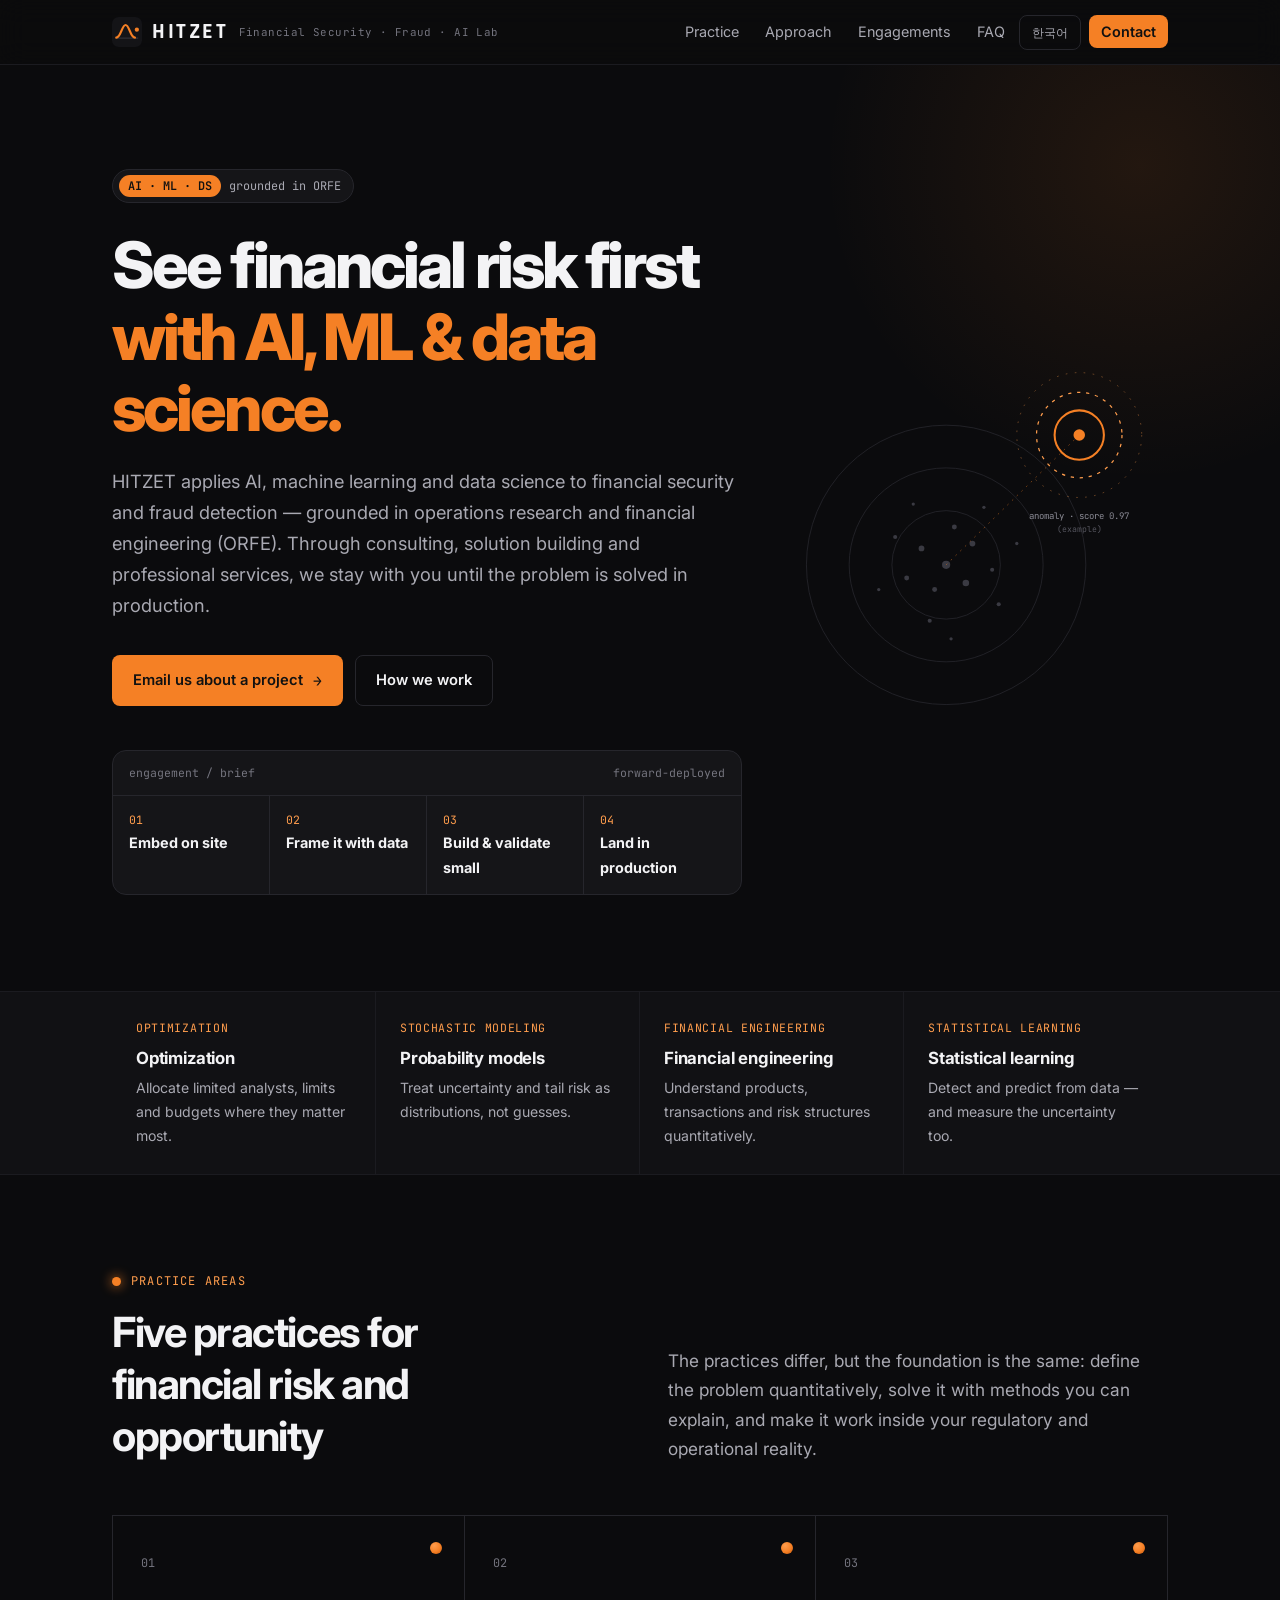
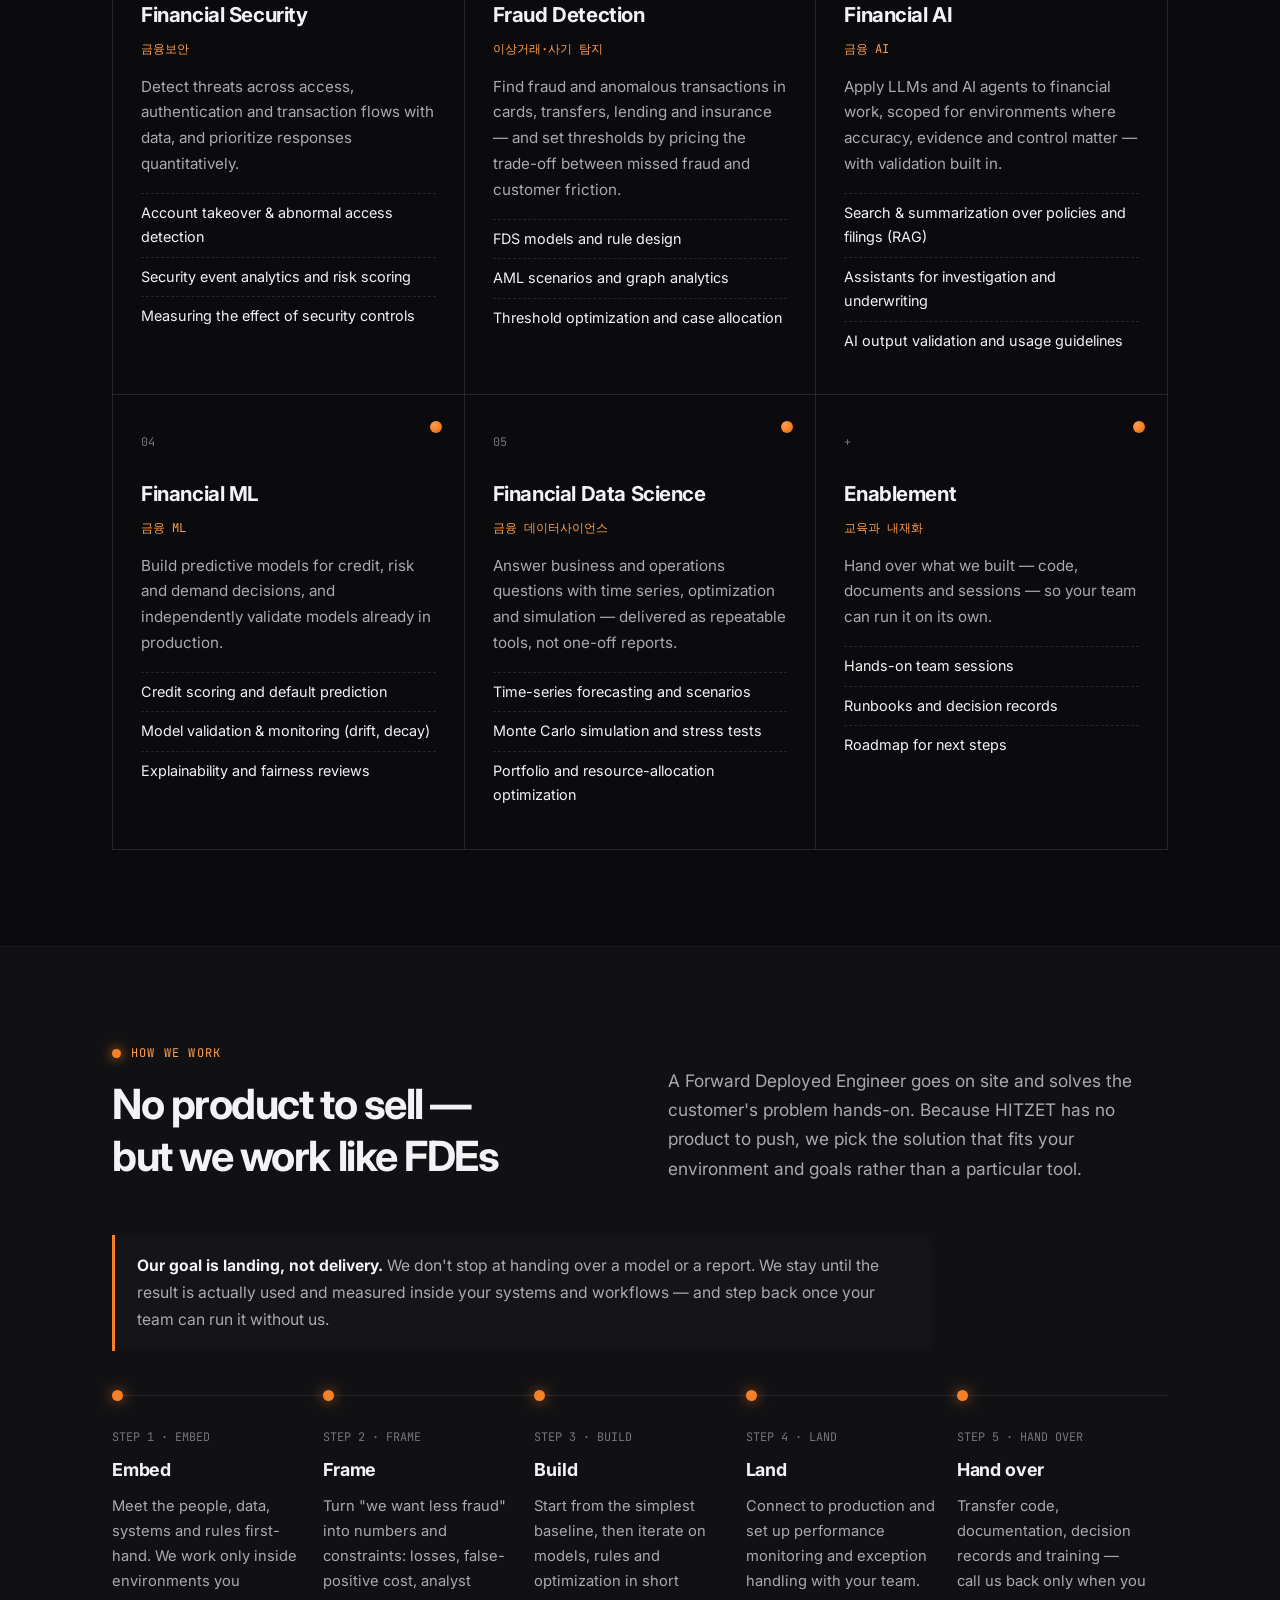
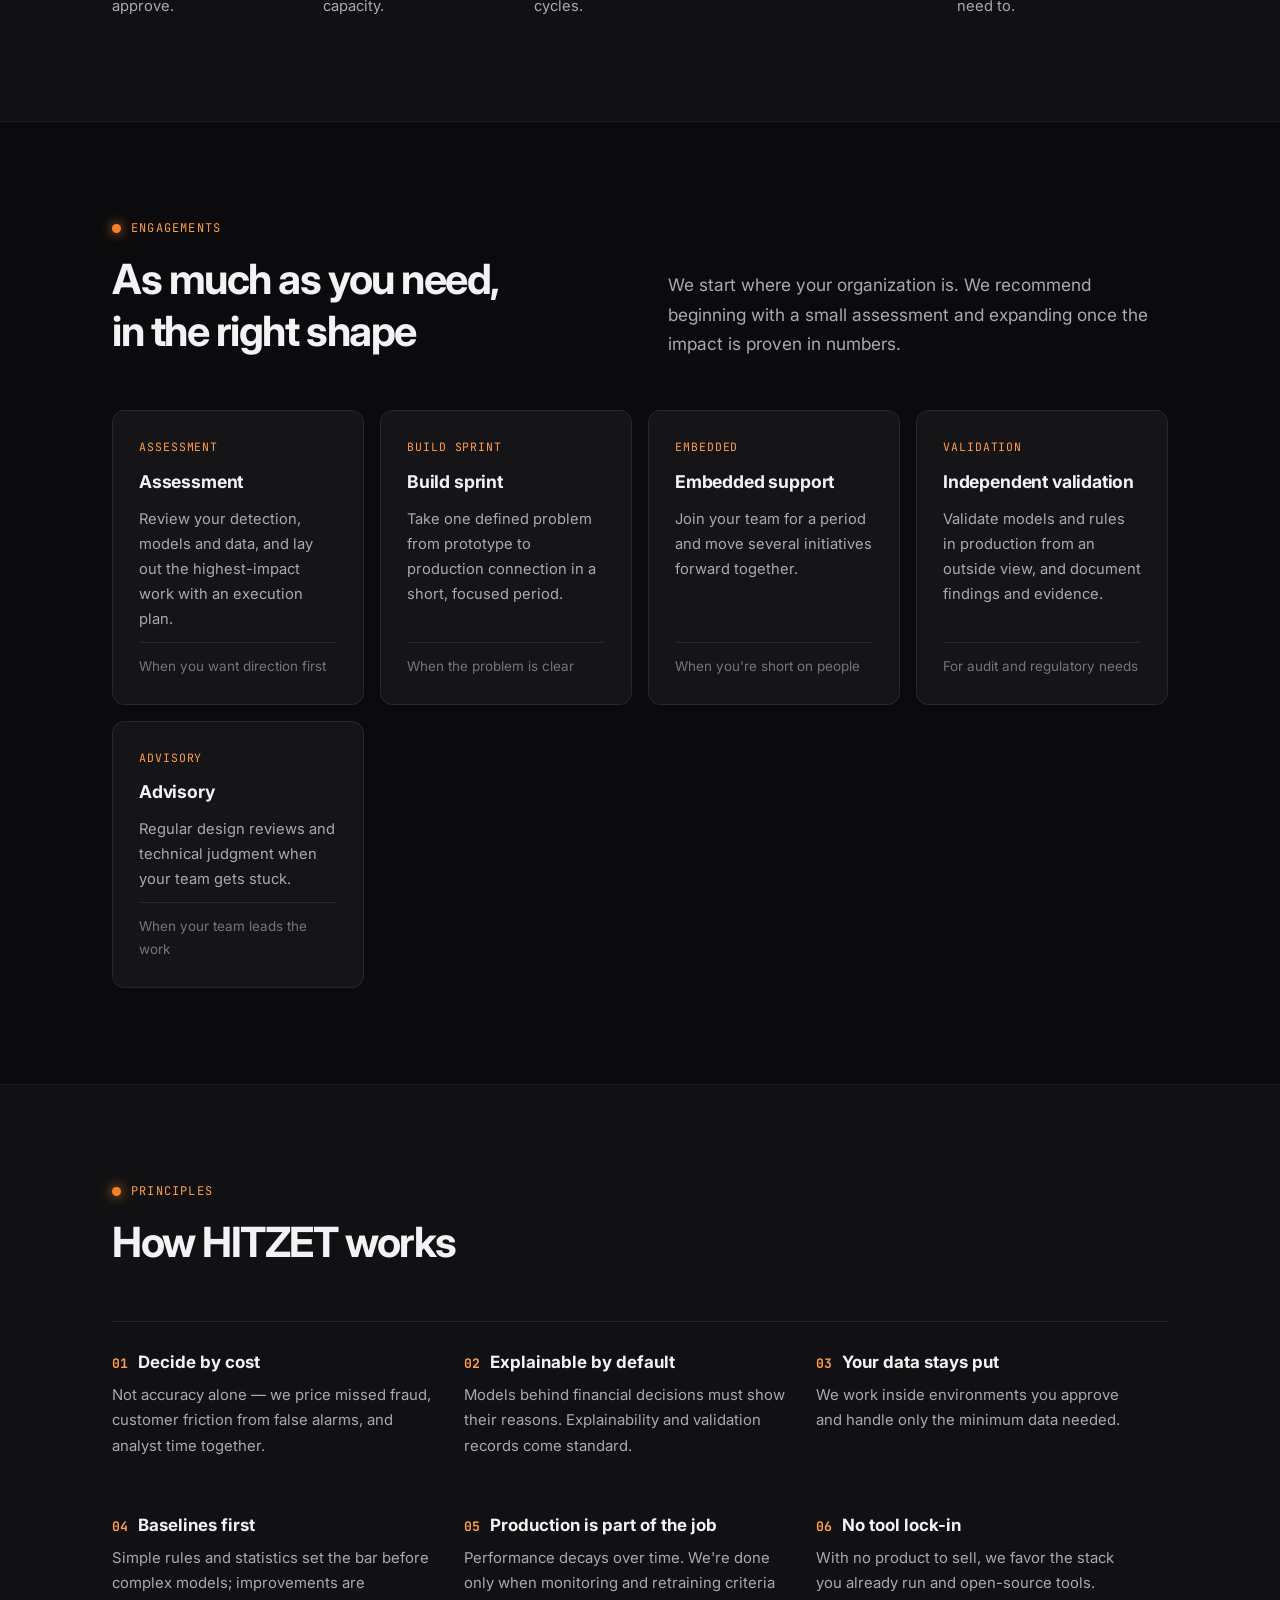
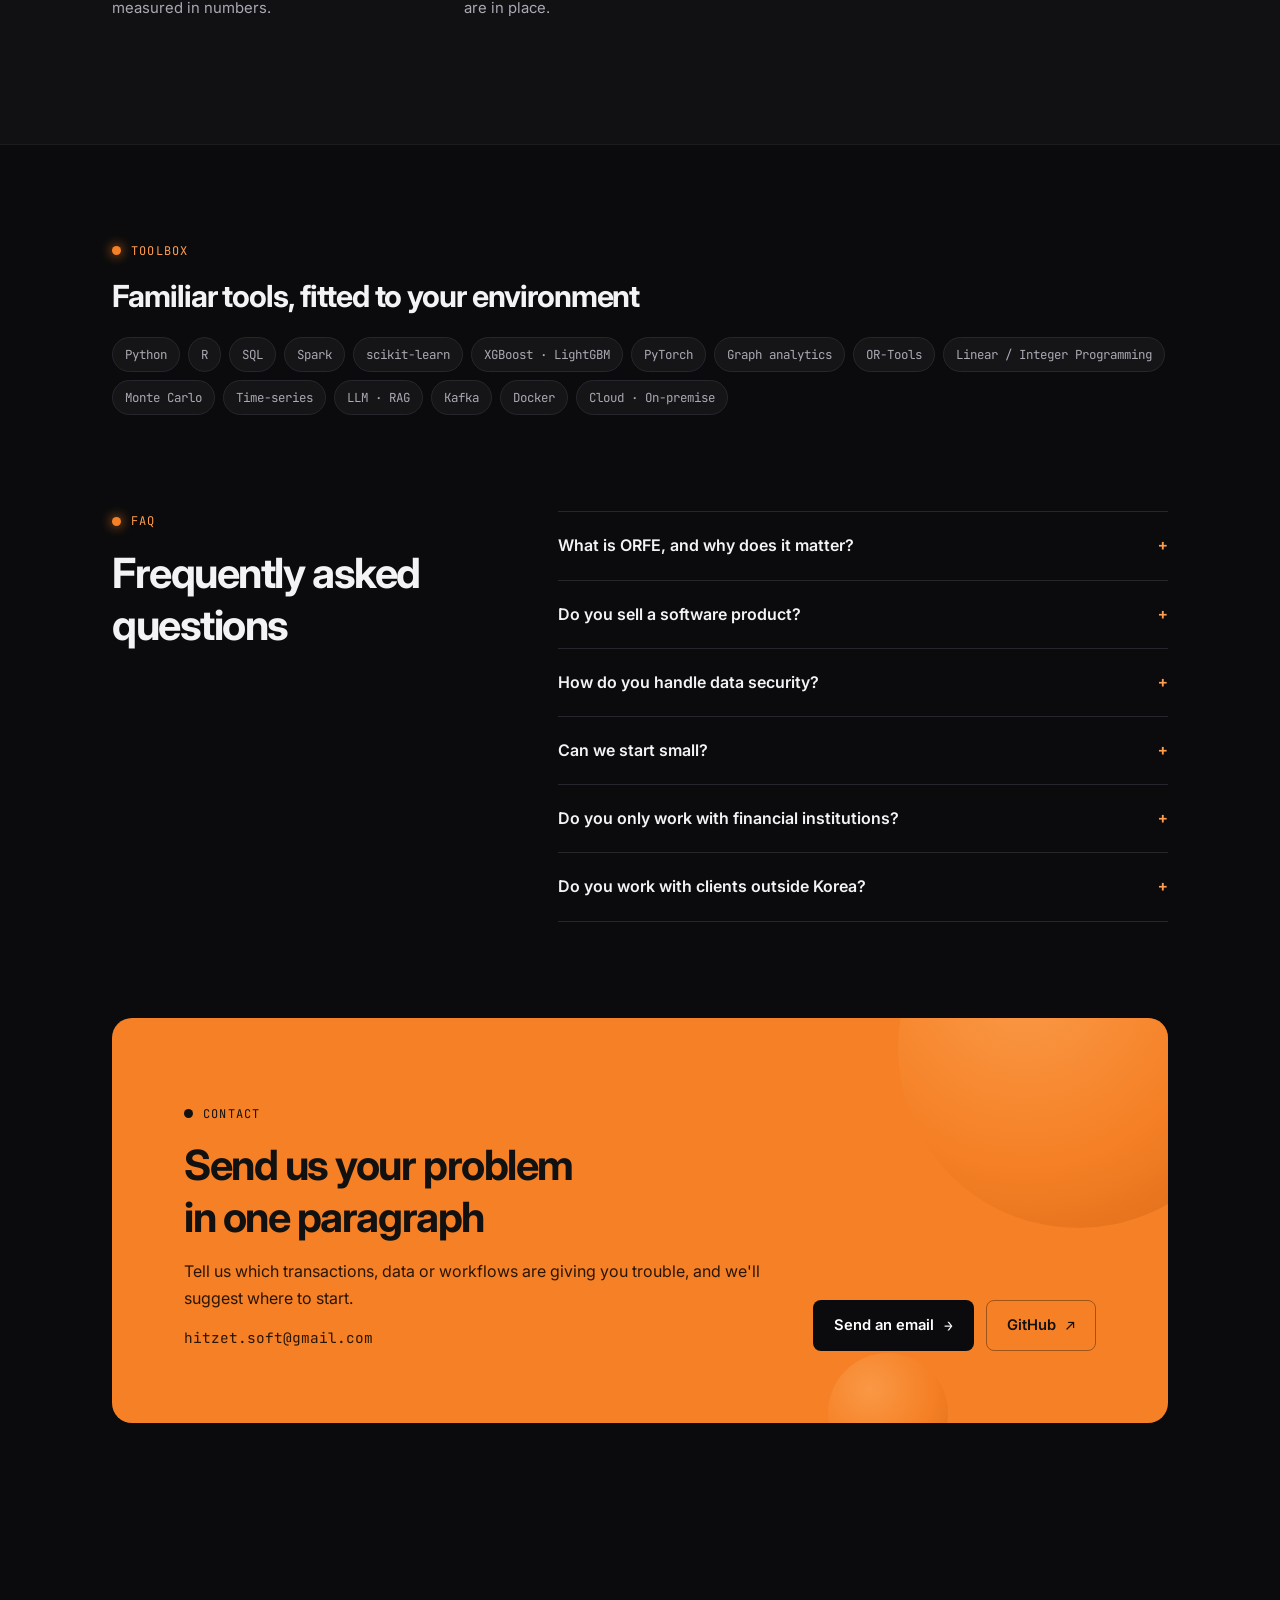
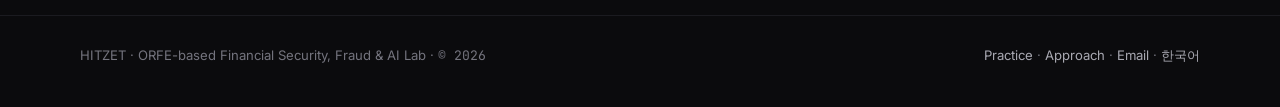
==== commit a154883b: "style: 로고를 분포 곡선과 이상치 점으로 바꾸고 '랩이자 스타트업' 문구 삭제 - assets/mark.svg: 종 모양 분포 곡선 + 꼬리 밖 오렌지 점 (독자 디자인) -" ====
--- a/en/index.html
+++ b/en/index.html
@@ -4,7 +4,7 @@
   <meta charset="UTF-8">
   <meta name="viewport" content="width=device-width, initial-scale=1.0">
   <title>HITZET — Financial Security · Fraud · Financial AI Lab</title>
-  <meta name="description" content="HITZET is an ORFE-based lab and startup offering consulting, solutions and professional services in financial security, fraud detection, financial AI/ML and financial data science.">
+  <meta name="description" content="HITZET offers ORFE-based consulting, solutions and professional services in financial security, fraud detection, financial AI/ML and financial data science.">
   <meta property="og:type" content="website">
   <meta property="og:site_name" content="HITZET">
   <meta property="og:title" content="HITZET — Financial Security · Fraud · Financial AI Lab">
@@ -55,7 +55,7 @@
     <div>
       <span class="badge"><b>AI · ML · DS</b> grounded in ORFE</span>
       <h1>See financial risk first<br><em>with AI, ML &amp; data science.</em></h1>
-      <p class="lead">HITZET is an independent lab and startup that applies AI, machine learning and data science to financial security and fraud detection — grounded in operations research and financial engineering (ORFE). Through consulting, solution building and professional services, we stay with you until the problem is solved in production.</p>
+      <p class="lead">HITZET applies AI, machine learning and data science to financial security and fraud detection — grounded in operations research and financial engineering (ORFE). Through consulting, solution building and professional services, we stay with you until the problem is solved in production.</p>
       <div class="cta-row">
         <a class="btn btn-orange" href="mailto:hitzet.soft@gmail.com?subject=%5BHITZET%5D%20Project%20inquiry">Email us about a project <span class="arr">→</span></a>
         <a class="btn btn-line" href="#approach">How we work</a>
